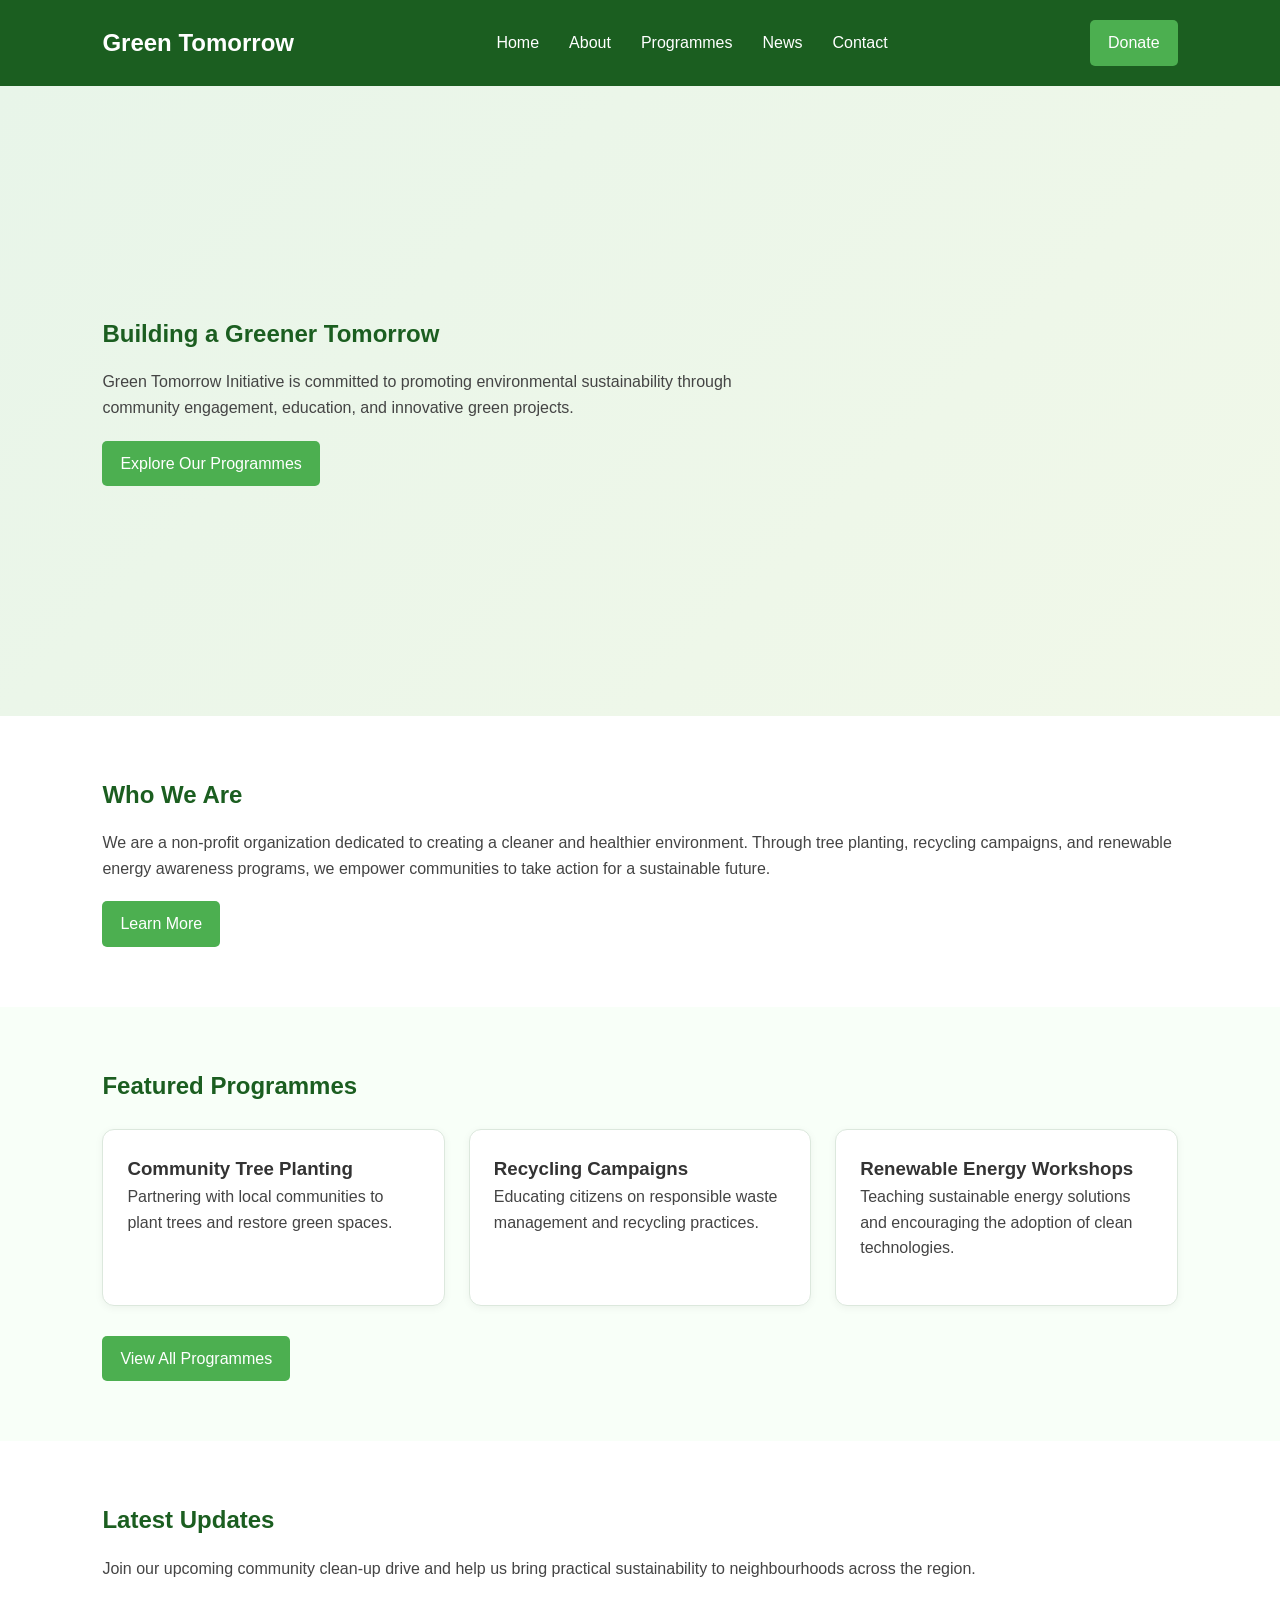
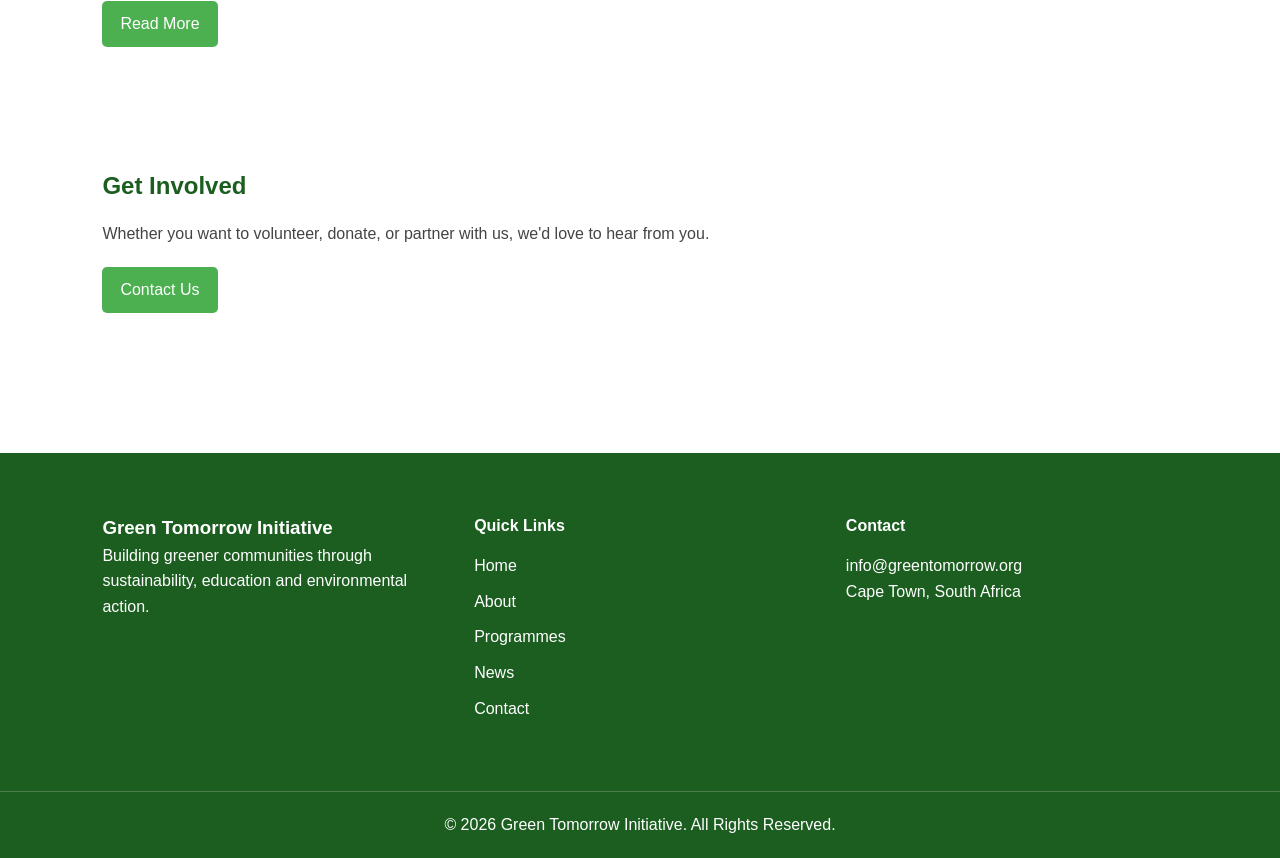
==== index.html @ bf5d2176 "Initial project setup and homepage merge" ====
<!DOCTYPE html>
<html lang="en">

<head>
    <meta charset="UTF-8">
    <meta name="viewport" content="width=device-width, initial-scale=1.0">

    <title>Green Tomorrow Initiative</title>

    <link rel="stylesheet" href="assets/css/style.css">
    <link rel="stylesheet" href="assets/css/responsive.css">

    <script defer src="assets/js/navigation.js"></script>
    <script defer src="assets/js/script.js"></script>
</head>

<body>

    <!-- Navigation -->
    <header>
        <nav class="navbar">

            <a href="#" class="logo">
                Green Tomorrow
            </a>

            <ul class="nav-links">
                <li><a href="#home">Home</a></li>
                <li><a href="about.html">About</a></li>
                <li><a href="programmes.html">Programmes</a></li>
                <li><a href="news.html">News</a></li>
                <li><a href="contact.html">Contact</a></li>
            </ul>

            <a href="#" class="donate-btn">Donate</a>

            <button class="hamburger">
                ☰
            </button>

        </nav>
    </header>

    <main>

        <section id="home" class="hero">
            <div class="hero-content">
                <h2>Building a Greener Tomorrow</h2>
                <p>
                    Green Tomorrow Initiative is committed to promoting
                    environmental sustainability through community engagement,
                    education, and innovative green projects.
                </p>
                <a href="programmes.html" class="btn">Explore Our Programmes</a>
            </div>
        </section>

        <section class="about-preview" id="about">
            <h2>Who We Are</h2>
            <p>
                We are a non-profit organization dedicated to creating a
                cleaner and healthier environment. Through tree planting,
                recycling campaigns, and renewable energy awareness programs,
                we empower communities to take action for a sustainable future.
            </p>

            <a href="about.html" class="btn">Learn More</a>
        </section>

        <section class="featured-projects" id="programmes">
            <h2>Featured Programmes</h2>

            <div class="project-container">

                <div class="project-card">
                    <h3>Community Tree Planting</h3>
                    <p>
                        Partnering with local communities to plant trees and
                        restore green spaces.
                    </p>
                </div>

                <div class="project-card">
                    <h3>Recycling Campaigns</h3>
                    <p>
                        Educating citizens on responsible waste management and
                        recycling practices.
                    </p>
                </div>

                <div class="project-card">
                    <h3>Renewable Energy Workshops</h3>
                    <p>
                        Teaching sustainable energy solutions and encouraging
                        the adoption of clean technologies.
                    </p>
                </div>

            </div>

            <a href="programmes.html" class="btn">View All Programmes</a>
        </section>

        <section class="news-preview" id="news">
            <h2>Latest Updates</h2>
            <p>
                Join our upcoming community clean-up drive and help us bring
                practical sustainability to neighbourhoods across the region.
            </p>
            <a href="news.html" class="btn">Read More</a>
        </section>

        <section class="contact-preview" id="contact">
            <h2>Get Involved</h2>
            <p>
                Whether you want to volunteer, donate, or partner with us,
                we'd love to hear from you.
            </p>

            <a href="contact.html" class="btn">Contact Us</a>
        </section>

    </main>

    <!-- Footer -->

    <footer>

        <div class="footer-container">

            <div class="footer-about">

                <h3>Green Tomorrow Initiative</h3>

                <p>
                    Building greener communities through sustainability,
                    education and environmental action.
                </p>

            </div>

            <div>

                <h4>Quick Links</h4>

                <ul>

                    <li><a href="#">Home</a></li>
                    <li><a href="about.html">About</a></li>
                    <li><a href="programmes.html">Programmes</a></li>
                    <li><a href="news.html">News</a></li>
                    <li><a href="contact.html">Contact</a></li>

                </ul>

            </div>

            <div>

                <h4>Contact</h4>

                <p>info@greentomorrow.org</p>
                <p>Cape Town, South Africa</p>

            </div>

        </div>

        <div class="copyright">

            <p>
                © 2026 Green Tomorrow Initiative. All Rights Reserved.
            </p>

        </div>

    </footer>

</body>

</html>
---- assets/css/style.css ----
/* Main stylesheet *//* ==========================
   Global Styles
========================== */

*{
    margin:0;
    padding:0;
    box-sizing:border-box;
}

body{

    font-family:Arial, Helvetica, sans-serif;
    line-height:1.6;
    background:#ffffff;
    color:#333;

}

a{

    text-decoration:none;

}

ul{

    list-style:none;

}

/* ==========================
   Navigation
========================== */

.navbar{

    display:flex;
    justify-content:space-between;
    align-items:center;

    padding:20px 8%;

    background:#1B5E20;
    color:white;

    position:sticky;
    top:0;

}

.logo{

    color:white;
    font-size:1.5rem;
    font-weight:bold;

}

.nav-links{

    display:flex;
    gap:30px;

}

.nav-links a{

    color:white;
    transition:.3s;

}

.nav-links a:hover{

    color:#C8E6C9;

}

.donate-btn{

    background:#4CAF50;
    color:white;

    padding:10px 18px;

    border-radius:5px;

}

.hamburger{

    display:none;

    background:none;

    border:none;

    color:white;

    font-size:2rem;

    cursor:pointer;

}

.hero{
    padding:80px 8%;
    background:linear-gradient(135deg, #E8F5E9 0%, #F1F8E9 100%);
    min-height:70vh;
    display:flex;
    align-items:center;
}

.hero-content{
    max-width:700px;
}

.hero h2,
.about-preview h2,
.featured-projects h2,
.news-preview h2,
.contact-preview h2{
    margin-bottom:16px;
    color:#1B5E20;
}

.hero p,
.about-preview p,
.featured-projects p,
.news-preview p,
.contact-preview p{
    margin-bottom:20px;
    color:#444;
}

.btn{
    display:inline-block;
    background:#4CAF50;
    color:white;
    padding:10px 18px;
    border-radius:5px;
    transition:.3s;
}

.btn:hover{
    background:#388E3C;
}

.about-preview,
.news-preview,
.contact-preview{
    padding:60px 8%;
}

.featured-projects{
    padding:60px 8%;
    background:#F8FFF8;
}

.project-container{
    display:grid;
    grid-template-columns:repeat(auto-fit, minmax(220px, 1fr));
    gap:24px;
    margin:24px 0 30px;
}

.project-card{
    background:white;
    padding:24px;
    border:1px solid #DCE8DD;
    border-radius:12px;
    box-shadow:0 2px 8px rgba(0,0,0,.05);
}

/* ==========================
   Footer
========================== */

footer{

    background:#1B5E20;
    color:white;

    margin-top:80px;

}

.footer-container{

    display:grid;
    grid-template-columns:repeat(auto-fit,minmax(220px,1fr));

    gap:40px;

    padding:60px 8%;

}

.footer-container h4{

    margin-bottom:15px;

}

.footer-container a{

    color:white;

}

.footer-container li{

    margin:10px 0;

}

.copyright{

    text-align:center;

    padding:20px;

    border-top:1px solid rgba(255,255,255,.2);

}
---- assets/css/responsive.css ----
/* Responsive styles */@media(max-width:768px){

    .nav-links{

        display:none;

        flex-direction:column;

        width:100%;

    }

    .nav-links.active{

        display:flex;

    }

    .hamburger{

        display:block;

    }

    .navbar{

        flex-wrap:wrap;

    }

}
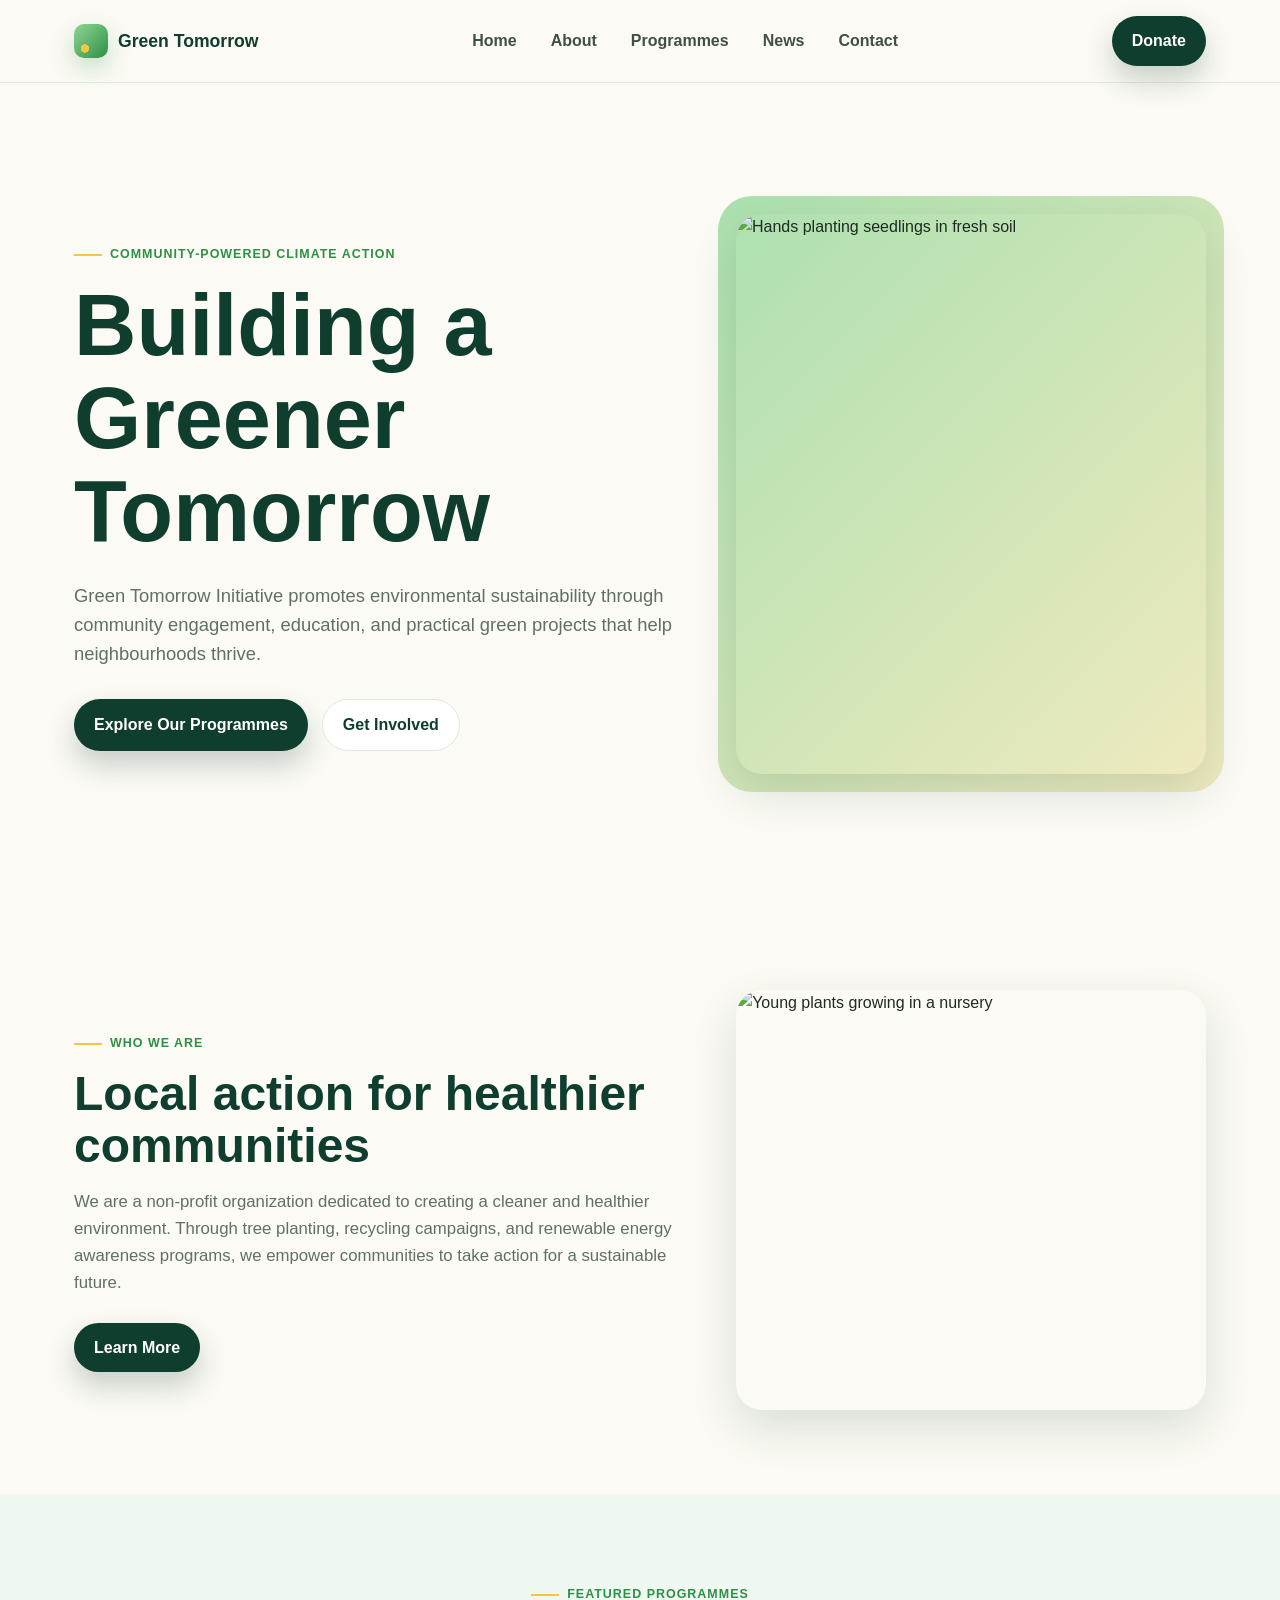
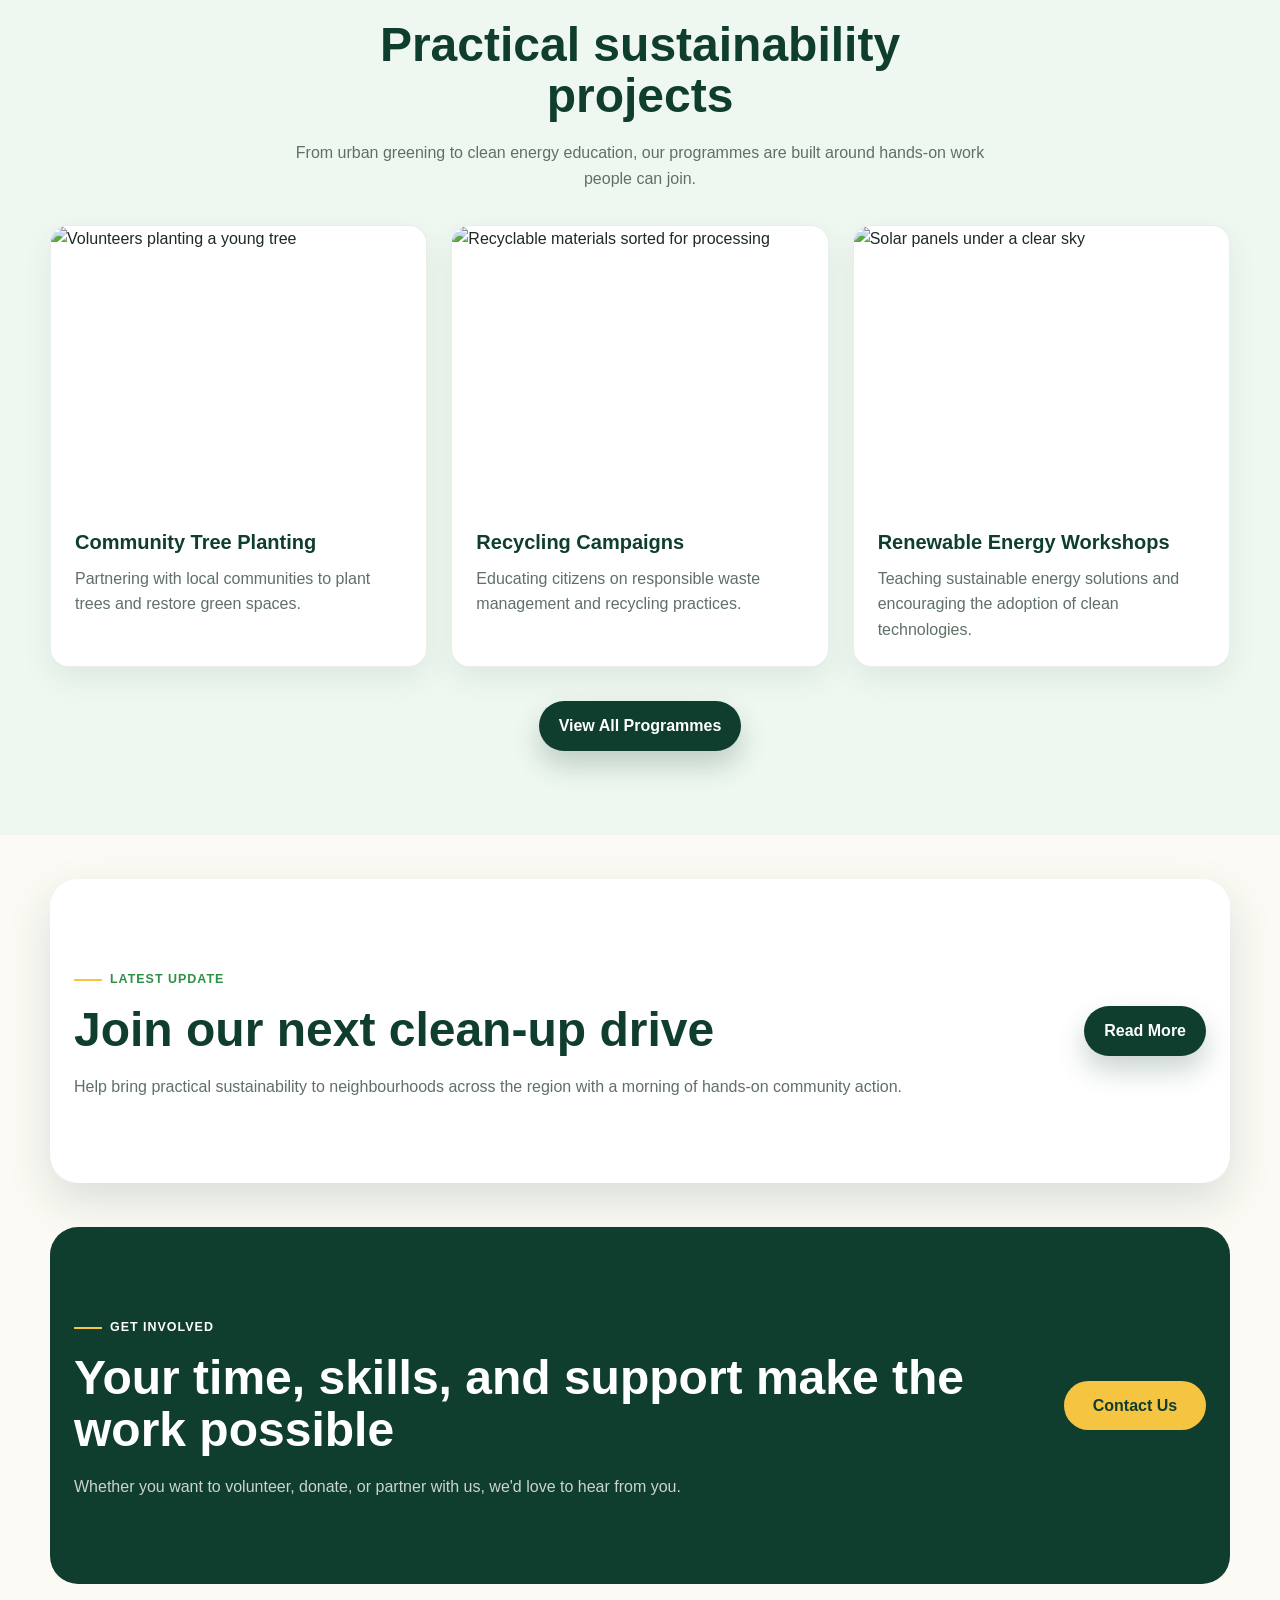
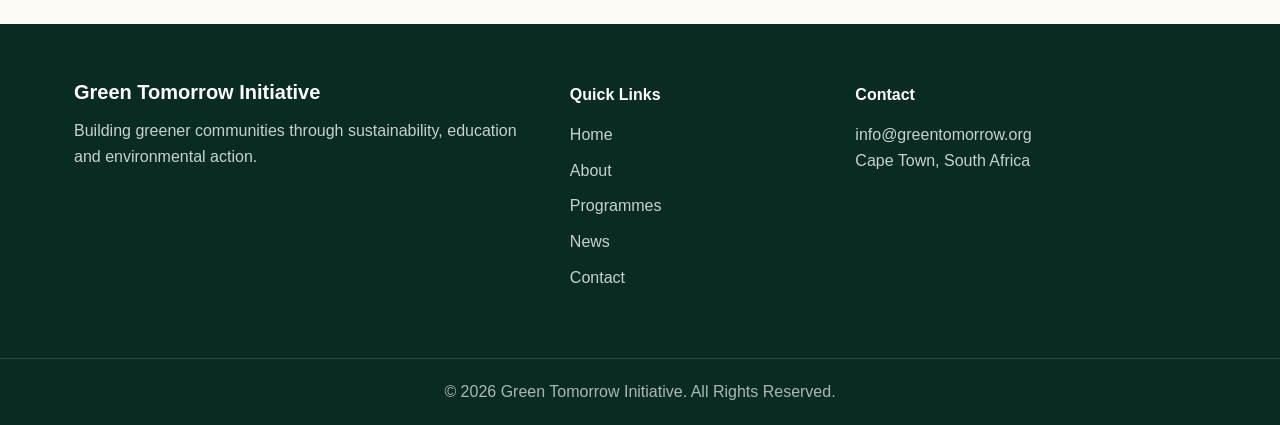
==== commit 79386305: "Merge pull request #3 from The-Lab-Rats-v2/Jodie Initial project setup and resolve merge conflicts p" ====
--- a/index.html
+++ b/index.html
@@ -7,6 +7,7 @@
 
     <title>Green Tomorrow Initiative</title>
 
+    <link rel="icon" type="image/svg+xml" href="assets/favicon.svg">
     <link rel="stylesheet" href="assets/css/style.css">
     <link rel="stylesheet" href="assets/css/responsive.css">
 
@@ -16,11 +17,11 @@
 
 <body>
 
-    <!-- Navigation -->
     <header>
         <nav class="navbar">
 
             <a href="#" class="logo">
+                <span class="logo-mark" aria-hidden="true"></span>
                 Green Tomorrow
             </a>
 
@@ -34,8 +35,8 @@
 
             <a href="#" class="donate-btn">Donate</a>
 
-            <button class="hamburger">
-                ☰
+            <button class="hamburger" aria-label="Toggle navigation">
+                &#9776;
             </button>
 
         </nav>
@@ -45,84 +46,119 @@
 
         <section id="home" class="hero">
             <div class="hero-content">
-                <h2>Building a Greener Tomorrow</h2>
-                <p>
-                    Green Tomorrow Initiative is committed to promoting
-                    environmental sustainability through community engagement,
-                    education, and innovative green projects.
-                </p>
-                <a href="programmes.html" class="btn">Explore Our Programmes</a>
+                <span class="eyebrow">Community-powered climate action</span>
+                <h1>Building a Greener Tomorrow</h1>
+                <p>
+                    Green Tomorrow Initiative promotes environmental sustainability
+                    through community engagement, education, and practical green
+                    projects that help neighbourhoods thrive.
+                </p>
+                <div class="hero-actions">
+                    <a href="programmes.html" class="btn">Explore Our Programmes</a>
+                    <a href="contact.html" class="btn btn-secondary">Get Involved</a>
+                </div>
+            </div>
+
+            <div class="hero-media">
+                <img src="https://images.unsplash.com/photo-1466692476868-aef1dfb1e735?auto=format&fit=crop&w=900&q=80" alt="Hands planting seedlings in fresh soil">
             </div>
         </section>
 
         <section class="about-preview" id="about">
-            <h2>Who We Are</h2>
-            <p>
-                We are a non-profit organization dedicated to creating a
-                cleaner and healthier environment. Through tree planting,
-                recycling campaigns, and renewable energy awareness programs,
-                we empower communities to take action for a sustainable future.
-            </p>
-
-            <a href="about.html" class="btn">Learn More</a>
+            <div class="section-copy">
+                <span class="eyebrow">Who we are</span>
+                <h2>Local action for healthier communities</h2>
+                <p>
+                    We are a non-profit organization dedicated to creating a cleaner
+                    and healthier environment. Through tree planting, recycling
+                    campaigns, and renewable energy awareness programs, we empower
+                    communities to take action for a sustainable future.
+                </p>
+
+                <a href="about.html" class="btn">Learn More</a>
+            </div>
+
+            <img class="section-image" src="https://images.unsplash.com/photo-1492496913980-501348b61469?auto=format&fit=crop&w=760&q=80" alt="Young plants growing in a nursery">
         </section>
 
         <section class="featured-projects" id="programmes">
-            <h2>Featured Programmes</h2>
+            <div class="section-heading">
+                <span class="eyebrow">Featured programmes</span>
+                <h2>Practical sustainability projects</h2>
+                <p>
+                    From urban greening to clean energy education, our programmes
+                    are built around hands-on work people can join.
+                </p>
+            </div>
 
             <div class="project-container">
 
                 <div class="project-card">
-                    <h3>Community Tree Planting</h3>
-                    <p>
-                        Partnering with local communities to plant trees and
-                        restore green spaces.
-                    </p>
+                    <img src="https://images.unsplash.com/photo-1542601906990-b4d3fb778b09?auto=format&fit=crop&w=600&q=80" alt="Volunteers planting a young tree">
+                    <div class="project-card-body">
+                        <h3>Community Tree Planting</h3>
+                        <p>
+                            Partnering with local communities to plant trees and
+                            restore green spaces.
+                        </p>
+                    </div>
                 </div>
 
                 <div class="project-card">
-                    <h3>Recycling Campaigns</h3>
-                    <p>
-                        Educating citizens on responsible waste management and
-                        recycling practices.
-                    </p>
+                    <img src="https://images.unsplash.com/photo-1532996122724-e3c354a0b15b?auto=format&fit=crop&w=600&q=80" alt="Recyclable materials sorted for processing">
+                    <div class="project-card-body">
+                        <h3>Recycling Campaigns</h3>
+                        <p>
+                            Educating citizens on responsible waste management and
+                            recycling practices.
+                        </p>
+                    </div>
                 </div>
 
                 <div class="project-card">
-                    <h3>Renewable Energy Workshops</h3>
-                    <p>
-                        Teaching sustainable energy solutions and encouraging
-                        the adoption of clean technologies.
-                    </p>
-                </div>
-
-            </div>
-
-            <a href="programmes.html" class="btn">View All Programmes</a>
+                    <img src="https://images.unsplash.com/photo-1509391366360-2e959784a276?auto=format&fit=crop&w=600&q=80" alt="Solar panels under a clear sky">
+                    <div class="project-card-body">
+                        <h3>Renewable Energy Workshops</h3>
+                        <p>
+                            Teaching sustainable energy solutions and encouraging
+                            the adoption of clean technologies.
+                        </p>
+                    </div>
+                </div>
+
+            </div>
+
+            <div class="section-cta">
+                <a href="programmes.html" class="btn">View All Programmes</a>
+            </div>
         </section>
 
         <section class="news-preview" id="news">
-            <h2>Latest Updates</h2>
-            <p>
-                Join our upcoming community clean-up drive and help us bring
-                practical sustainability to neighbourhoods across the region.
-            </p>
+            <div>
+                <span class="eyebrow">Latest update</span>
+                <h2>Join our next clean-up drive</h2>
+                <p>
+                    Help bring practical sustainability to neighbourhoods across
+                    the region with a morning of hands-on community action.
+                </p>
+            </div>
             <a href="news.html" class="btn">Read More</a>
         </section>
 
         <section class="contact-preview" id="contact">
-            <h2>Get Involved</h2>
-            <p>
-                Whether you want to volunteer, donate, or partner with us,
-                we'd love to hear from you.
-            </p>
+            <div>
+                <span class="eyebrow">Get involved</span>
+                <h2>Your time, skills, and support make the work possible</h2>
+                <p>
+                    Whether you want to volunteer, donate, or partner with us,
+                    we'd love to hear from you.
+                </p>
+            </div>
 
             <a href="contact.html" class="btn">Contact Us</a>
         </section>
 
     </main>
-
-    <!-- Footer -->
 
     <footer>
 
@@ -169,7 +205,7 @@
         <div class="copyright">
 
             <p>
-                © 2026 Green Tomorrow Initiative. All Rights Reserved.
+                &copy; 2026 Green Tomorrow Initiative. All Rights Reserved.
             </p>
 
         </div>
@@ -178,4 +214,4 @@
 
 </body>
 
-</html>+</html>
--- a/assets/css/style.css
+++ b/assets/css/style.css
@@ -1,226 +1,445 @@
-/* Main stylesheet *//* ==========================
+/* ==========================
    Global Styles
 ========================== */
 
-*{
-    margin:0;
-    padding:0;
-    box-sizing:border-box;
-}
-
-body{
-
-    font-family:Arial, Helvetica, sans-serif;
-    line-height:1.6;
-    background:#ffffff;
-    color:#333;
-
-}
-
-a{
-
-    text-decoration:none;
-
-}
-
-ul{
-
-    list-style:none;
-
+:root {
+    --forest: #0f3d2e;
+    --leaf: #2f8f46;
+    --leaf-light: #8fd694;
+    --mint: #eff8f0;
+    --cream: #fbfaf4;
+    --gold: #f5c542;
+    --ink: #1f2a24;
+    --muted: #607066;
+    --line: #dce9df;
+    --shadow: 0 18px 45px rgba(15, 61, 46, .14);
+}
+
+* {
+    margin: 0;
+    padding: 0;
+    box-sizing: border-box;
+}
+
+html {
+    scroll-behavior: smooth;
+}
+
+body {
+    font-family: Inter, "Segoe UI", Arial, Helvetica, sans-serif;
+    line-height: 1.6;
+    background: var(--cream);
+    color: var(--ink);
+}
+
+img {
+    display: block;
+    max-width: 100%;
+}
+
+a {
+    color: inherit;
+    text-decoration: none;
+}
+
+ul {
+    list-style: none;
 }
 
 /* ==========================
    Navigation
 ========================== */
 
-.navbar{
-
-    display:flex;
-    justify-content:space-between;
-    align-items:center;
-
-    padding:20px 8%;
-
-    background:#1B5E20;
-    color:white;
-
-    position:sticky;
-    top:0;
-
-}
-
-.logo{
-
-    color:white;
-    font-size:1.5rem;
-    font-weight:bold;
-
-}
-
-.nav-links{
-
-    display:flex;
-    gap:30px;
-
-}
-
-.nav-links a{
-
-    color:white;
-    transition:.3s;
-
-}
-
-.nav-links a:hover{
-
-    color:#C8E6C9;
-
-}
-
-.donate-btn{
-
-    background:#4CAF50;
-    color:white;
-
-    padding:10px 18px;
-
-    border-radius:5px;
-
-}
-
-.hamburger{
-
-    display:none;
-
-    background:none;
-
-    border:none;
-
-    color:white;
-
-    font-size:2rem;
-
-    cursor:pointer;
-
-}
-
-.hero{
-    padding:80px 8%;
-    background:linear-gradient(135deg, #E8F5E9 0%, #F1F8E9 100%);
-    min-height:70vh;
-    display:flex;
-    align-items:center;
-}
-
-.hero-content{
-    max-width:700px;
-}
-
-.hero h2,
-.about-preview h2,
-.featured-projects h2,
-.news-preview h2,
-.contact-preview h2{
-    margin-bottom:16px;
-    color:#1B5E20;
+header {
+    position: sticky;
+    top: 0;
+    z-index: 20;
+    background: rgba(251, 250, 244, .88);
+    border-bottom: 1px solid rgba(15, 61, 46, .1);
+    backdrop-filter: blur(16px);
+}
+
+.navbar {
+    display: flex;
+    justify-content: space-between;
+    align-items: center;
+    gap: 22px;
+    max-width: 1180px;
+    margin: 0 auto;
+    padding: 16px 24px;
+}
+
+.logo {
+    display: inline-flex;
+    align-items: center;
+    gap: 10px;
+    color: var(--forest);
+    font-size: 1.1rem;
+    font-weight: 800;
+    letter-spacing: 0;
+    white-space: nowrap;
+}
+
+.logo-mark {
+    width: 34px;
+    height: 34px;
+    border-radius: 10px;
+    background:
+        radial-gradient(circle at 32% 72%, var(--gold) 0 12%, transparent 13%),
+        linear-gradient(135deg, var(--leaf-light), var(--leaf));
+    box-shadow: 0 10px 22px rgba(47, 143, 70, .25);
+}
+
+.nav-links {
+    display: flex;
+    align-items: center;
+    gap: 8px;
+}
+
+.nav-links a {
+    display: inline-flex;
+    align-items: center;
+    min-height: 40px;
+    padding: 8px 13px;
+    border-radius: 999px;
+    color: #405047;
+    font-weight: 650;
+    transition: background .2s ease, color .2s ease;
+}
+
+.nav-links a:hover {
+    background: var(--mint);
+    color: var(--forest);
+}
+
+.donate-btn,
+.btn {
+    display: inline-flex;
+    align-items: center;
+    justify-content: center;
+    min-height: 46px;
+    padding: 12px 20px;
+    border-radius: 999px;
+    background: var(--forest);
+    color: #fff;
+    font-weight: 800;
+    box-shadow: 0 14px 28px rgba(15, 61, 46, .22);
+    transition: transform .2s ease, box-shadow .2s ease, background .2s ease;
+}
+
+.donate-btn:hover,
+.btn:hover {
+    background: #14533e;
+    box-shadow: 0 18px 34px rgba(15, 61, 46, .28);
+    transform: translateY(-2px);
+}
+
+.btn-secondary {
+    background: #fff;
+    color: var(--forest);
+    border: 1px solid var(--line);
+    box-shadow: none;
+}
+
+.btn-secondary:hover {
+    background: var(--mint);
+    color: var(--forest);
+}
+
+.hamburger {
+    display: none;
+    width: 44px;
+    height: 44px;
+    border: 1px solid var(--line);
+    border-radius: 50%;
+    background: #fff;
+    color: var(--forest);
+    font-size: 1.4rem;
+    cursor: pointer;
+}
+
+/* ==========================
+   Main Sections
+========================== */
+
+.hero,
+.about-preview,
+.featured-projects,
+.news-preview,
+.contact-preview {
+    max-width: 1180px;
+    margin: 0 auto;
+    padding: 84px 24px;
+}
+
+.hero {
+    display: grid;
+    grid-template-columns: minmax(0, 1fr) minmax(320px, 470px);
+    align-items: center;
+    gap: 56px;
+    min-height: calc(100vh - 77px);
+}
+
+.hero-content {
+    max-width: 650px;
+}
+
+.eyebrow {
+    display: inline-flex;
+    align-items: center;
+    gap: 8px;
+    margin-bottom: 14px;
+    color: var(--leaf);
+    font-size: .78rem;
+    font-weight: 900;
+    letter-spacing: .08em;
+    text-transform: uppercase;
+}
+
+.eyebrow::before {
+    content: "";
+    width: 28px;
+    height: 2px;
+    background: var(--gold);
+}
+
+h1,
+h2,
+h3 {
+    color: var(--forest);
+    line-height: 1.08;
+    letter-spacing: 0;
+}
+
+h1 {
+    max-width: 720px;
+    margin-bottom: 22px;
+    font-size: 5.4rem;
+}
+
+h2 {
+    margin-bottom: 18px;
+    font-size: 3rem;
+}
+
+h3 {
+    margin-bottom: 12px;
+    font-size: 1.25rem;
 }
 
 .hero p,
-.about-preview p,
-.featured-projects p,
+.section-copy p,
+.section-heading p,
 .news-preview p,
-.contact-preview p{
-    margin-bottom:20px;
-    color:#444;
-}
-
-.btn{
-    display:inline-block;
-    background:#4CAF50;
-    color:white;
-    padding:10px 18px;
-    border-radius:5px;
-    transition:.3s;
-}
-
-.btn:hover{
-    background:#388E3C;
-}
-
-.about-preview,
+.contact-preview p,
+.footer-container p {
+    color: var(--muted);
+}
+
+.hero p {
+    max-width: 600px;
+    margin-bottom: 30px;
+    font-size: 1.15rem;
+}
+
+.hero-actions {
+    display: flex;
+    flex-wrap: wrap;
+    gap: 14px;
+}
+
+.hero-media {
+    position: relative;
+}
+
+.hero-media::before {
+    content: "";
+    position: absolute;
+    inset: -18px;
+    z-index: -1;
+    border-radius: 34px;
+    background:
+        linear-gradient(135deg, rgba(143, 214, 148, .7), rgba(245, 197, 66, .28)),
+        var(--mint);
+}
+
+.hero-media img,
+.section-image {
+    width: 100%;
+    height: 560px;
+    object-fit: cover;
+    border-radius: 26px;
+    box-shadow: var(--shadow);
+}
+
+.about-preview {
+    display: grid;
+    grid-template-columns: minmax(0, .9fr) minmax(280px, .7fr);
+    align-items: center;
+    gap: 58px;
+}
+
+.section-copy {
+    max-width: 650px;
+}
+
+.section-copy p {
+    margin-bottom: 26px;
+    font-size: 1.05rem;
+}
+
+.section-image {
+    height: 420px;
+}
+
+.featured-projects {
+    max-width: none;
+    background: var(--mint);
+}
+
+.featured-projects > * {
+    max-width: 1180px;
+    margin-left: auto;
+    margin-right: auto;
+}
+
+.section-heading {
+    max-width: 720px;
+    text-align: center;
+}
+
+.section-heading .eyebrow {
+    justify-content: center;
+}
+
+.project-container {
+    display: grid;
+    grid-template-columns: repeat(3, minmax(0, 1fr));
+    gap: 24px;
+    margin-top: 34px;
+    margin-bottom: 34px;
+}
+
+.section-cta {
+    display: flex;
+    justify-content: center;
+}
+
+.project-card {
+    overflow: hidden;
+    border: 1px solid rgba(15, 61, 46, .09);
+    border-radius: 18px;
+    background: #fff;
+    box-shadow: 0 12px 30px rgba(15, 61, 46, .08);
+    transition: transform .2s ease, box-shadow .2s ease;
+}
+
+.project-card:hover {
+    transform: translateY(-6px);
+    box-shadow: 0 20px 44px rgba(15, 61, 46, .14);
+}
+
+.project-card img {
+    width: 100%;
+    aspect-ratio: 4 / 3;
+    object-fit: cover;
+}
+
+.project-card-body {
+    padding: 24px;
+}
+
+.project-card p {
+    color: var(--muted);
+}
+
 .news-preview,
-.contact-preview{
-    padding:60px 8%;
-}
-
-.featured-projects{
-    padding:60px 8%;
-    background:#F8FFF8;
-}
-
-.project-container{
-    display:grid;
-    grid-template-columns:repeat(auto-fit, minmax(220px, 1fr));
-    gap:24px;
-    margin:24px 0 30px;
-}
-
-.project-card{
-    background:white;
-    padding:24px;
-    border:1px solid #DCE8DD;
-    border-radius:12px;
-    box-shadow:0 2px 8px rgba(0,0,0,.05);
+.contact-preview {
+    display: flex;
+    justify-content: space-between;
+    align-items: center;
+    gap: 28px;
+    margin-top: 44px;
+    border-radius: 28px;
+}
+
+.news-preview {
+    background: #fff;
+    box-shadow: var(--shadow);
+}
+
+.contact-preview {
+    margin-bottom: 40px;
+    background: var(--forest);
+    color: #fff;
+}
+
+.contact-preview h2,
+.contact-preview .eyebrow {
+    color: #fff;
+}
+
+.contact-preview p {
+    color: rgba(255, 255, 255, .78);
+}
+
+.contact-preview .btn {
+    flex: 0 0 auto;
+    min-width: 142px;
+    white-space: nowrap;
+    background: var(--gold);
+    color: var(--forest);
+    box-shadow: none;
+}
+
+.page-shell {
+    display: grid;
+    min-height: 100vh;
+    place-items: center;
+    padding: 48px 24px;
+    text-align: center;
 }
 
 /* ==========================
    Footer
 ========================== */
 
-footer{
-
-    background:#1B5E20;
-    color:white;
-
-    margin-top:80px;
-
-}
-
-.footer-container{
-
-    display:grid;
-    grid-template-columns:repeat(auto-fit,minmax(220px,1fr));
-
-    gap:40px;
-
-    padding:60px 8%;
-
-}
-
-.footer-container h4{
-
-    margin-bottom:15px;
-
-}
-
-.footer-container a{
-
-    color:white;
-
-}
-
-.footer-container li{
-
-    margin:10px 0;
-
-}
-
-.copyright{
-
-    text-align:center;
-
-    padding:20px;
-
-    border-top:1px solid rgba(255,255,255,.2);
-
-}+footer {
+    background: #092c22;
+    color: #fff;
+}
+
+.footer-container {
+    display: grid;
+    grid-template-columns: 1.3fr .7fr 1fr;
+    gap: 40px;
+    max-width: 1180px;
+    margin: 0 auto;
+    padding: 58px 24px;
+}
+
+.footer-container h3,
+.footer-container h4 {
+    margin-bottom: 15px;
+    color: #fff;
+}
+
+.footer-container p,
+.footer-container a {
+    color: rgba(255, 255, 255, .78);
+}
+
+.footer-container a:hover {
+    color: #fff;
+}
+
+.footer-container li {
+    margin: 10px 0;
+}
+
+.copyright {
+    text-align: center;
+    padding: 20px 24px;
+    color: rgba(255, 255, 255, .66);
+    border-top: 1px solid rgba(255, 255, 255, .12);
+}
--- a/assets/css/responsive.css
+++ b/assets/css/responsive.css
@@ -1,31 +1,142 @@
-/* Responsive styles */@media(max-width:768px){
+/* Responsive styles */
 
-    .nav-links{
-
-        display:none;
-
-        flex-direction:column;
-
-        width:100%;
-
+@media (max-width: 980px) {
+    h1 {
+        font-size: 4rem;
     }
 
-    .nav-links.active{
-
-        display:flex;
-
+    h2 {
+        font-size: 2.5rem;
     }
 
-    .hamburger{
-
-        display:block;
-
+    .hero,
+    .about-preview {
+        grid-template-columns: 1fr;
     }
 
-    .navbar{
-
-        flex-wrap:wrap;
-
+    .hero {
+        gap: 42px;
+        min-height: auto;
     }
 
-}+    .hero-media {
+        order: -1;
+    }
+
+    .hero-media img,
+    .section-image {
+        height: 380px;
+    }
+
+    .project-container {
+        grid-template-columns: repeat(2, minmax(0, 1fr));
+    }
+
+    .footer-container {
+        grid-template-columns: repeat(2, minmax(0, 1fr));
+    }
+}
+
+@media (max-width: 768px) {
+    .navbar {
+        flex-wrap: wrap;
+        padding: 14px 18px;
+    }
+
+    .nav-links {
+        display: none;
+        order: 4;
+        flex-direction: column;
+        align-items: stretch;
+        width: 100%;
+        padding: 12px;
+        background: #fff;
+        border: 1px solid var(--line);
+        border-radius: 18px;
+        box-shadow: 0 18px 38px rgba(15, 61, 46, .12);
+    }
+
+    .nav-links.active {
+        display: flex;
+    }
+
+    .nav-links a {
+        justify-content: center;
+    }
+
+    .donate-btn {
+        margin-left: auto;
+        min-height: 42px;
+        padding: 10px 15px;
+    }
+
+    .hamburger {
+        display: inline-flex;
+        align-items: center;
+        justify-content: center;
+    }
+
+    .hero,
+    .about-preview,
+    .featured-projects,
+    .news-preview,
+    .contact-preview {
+        padding: 58px 18px;
+    }
+
+    .hero-actions,
+    .news-preview,
+    .contact-preview {
+        align-items: stretch;
+        flex-direction: column;
+    }
+
+    .btn,
+    .donate-btn {
+        width: fit-content;
+    }
+
+    .hero-actions .btn,
+    .news-preview .btn,
+    .contact-preview .btn {
+        width: 100%;
+    }
+
+    .project-container,
+    .footer-container {
+        grid-template-columns: 1fr;
+    }
+}
+
+@media (max-width: 520px) {
+    h1 {
+        font-size: 2.8rem;
+    }
+
+    h2 {
+        font-size: 2rem;
+    }
+
+    .logo {
+        font-size: 1rem;
+    }
+
+    .donate-btn {
+        display: none;
+    }
+
+    .hero-media img,
+    .section-image {
+        height: 300px;
+        border-radius: 20px;
+    }
+
+    .hero-media::before {
+        inset: -10px;
+        border-radius: 24px;
+    }
+
+    .project-card {
+        border-radius: 16px;
+    }
+}
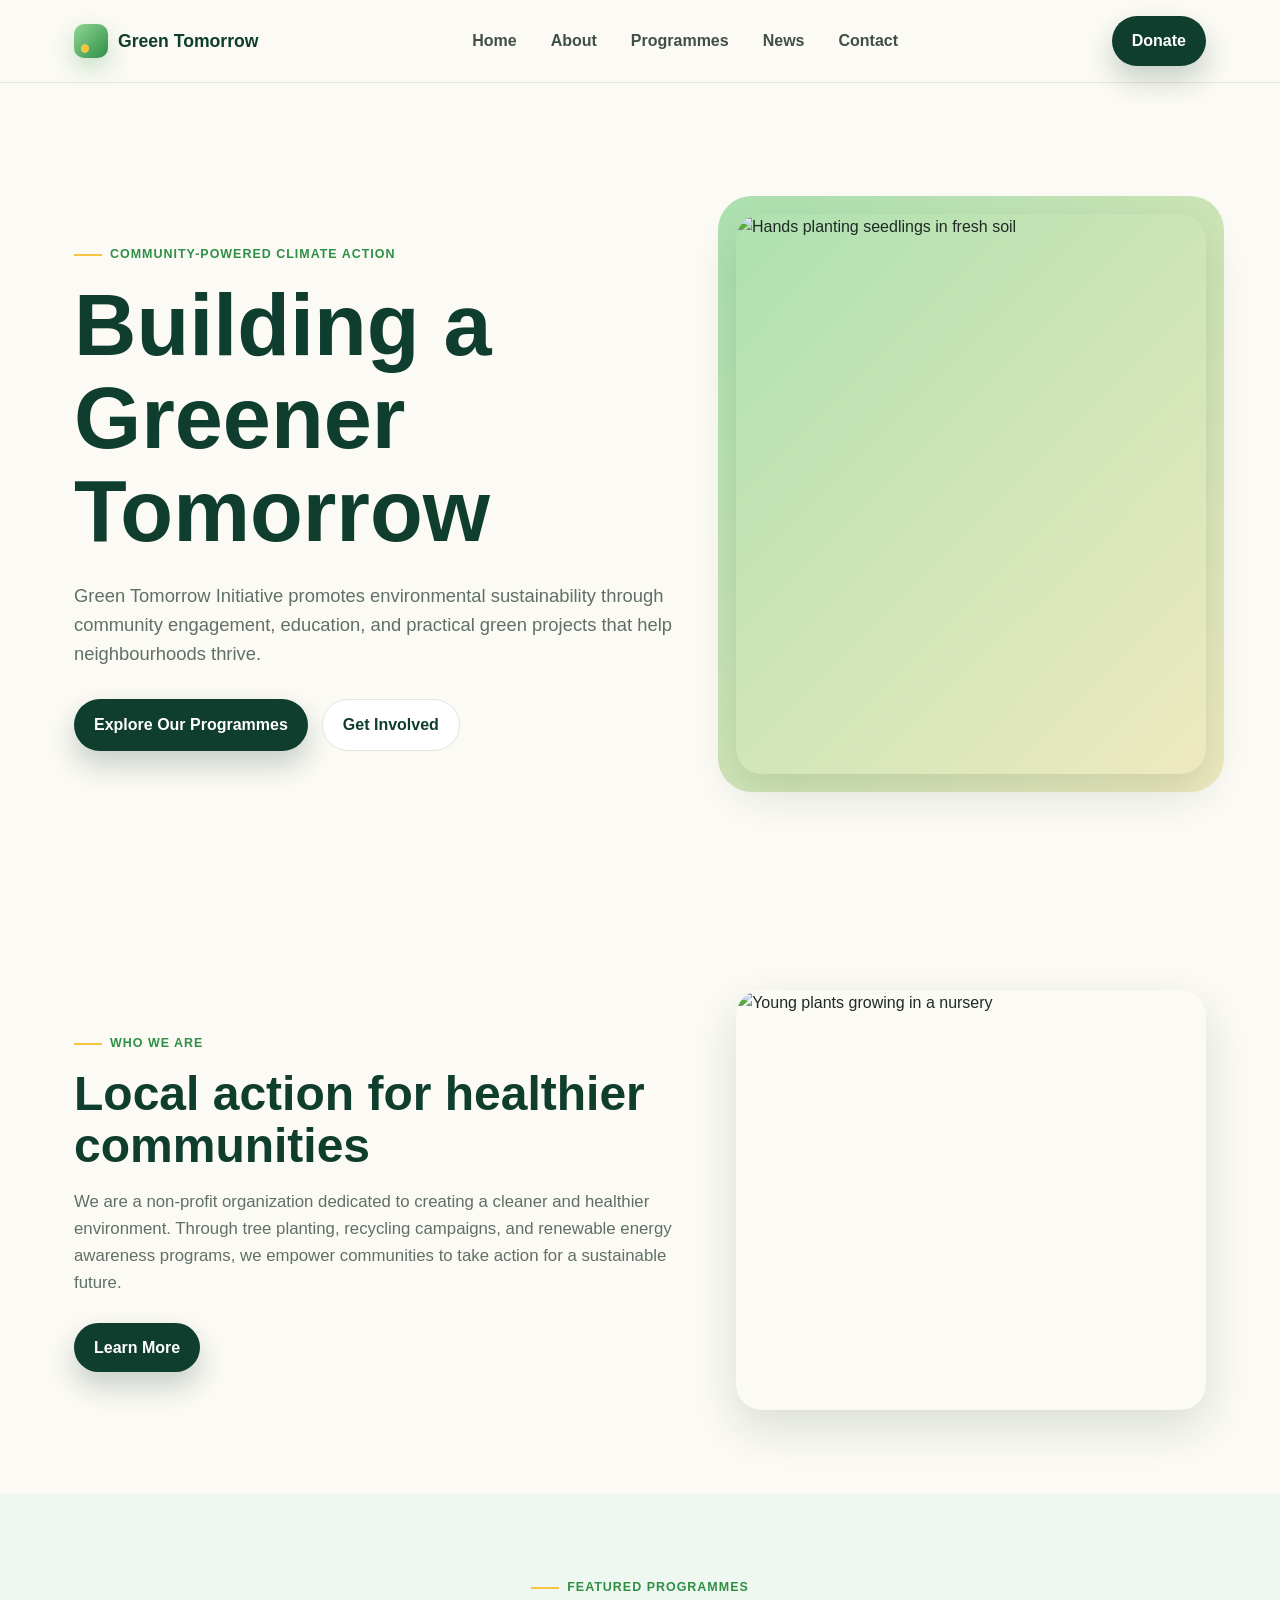
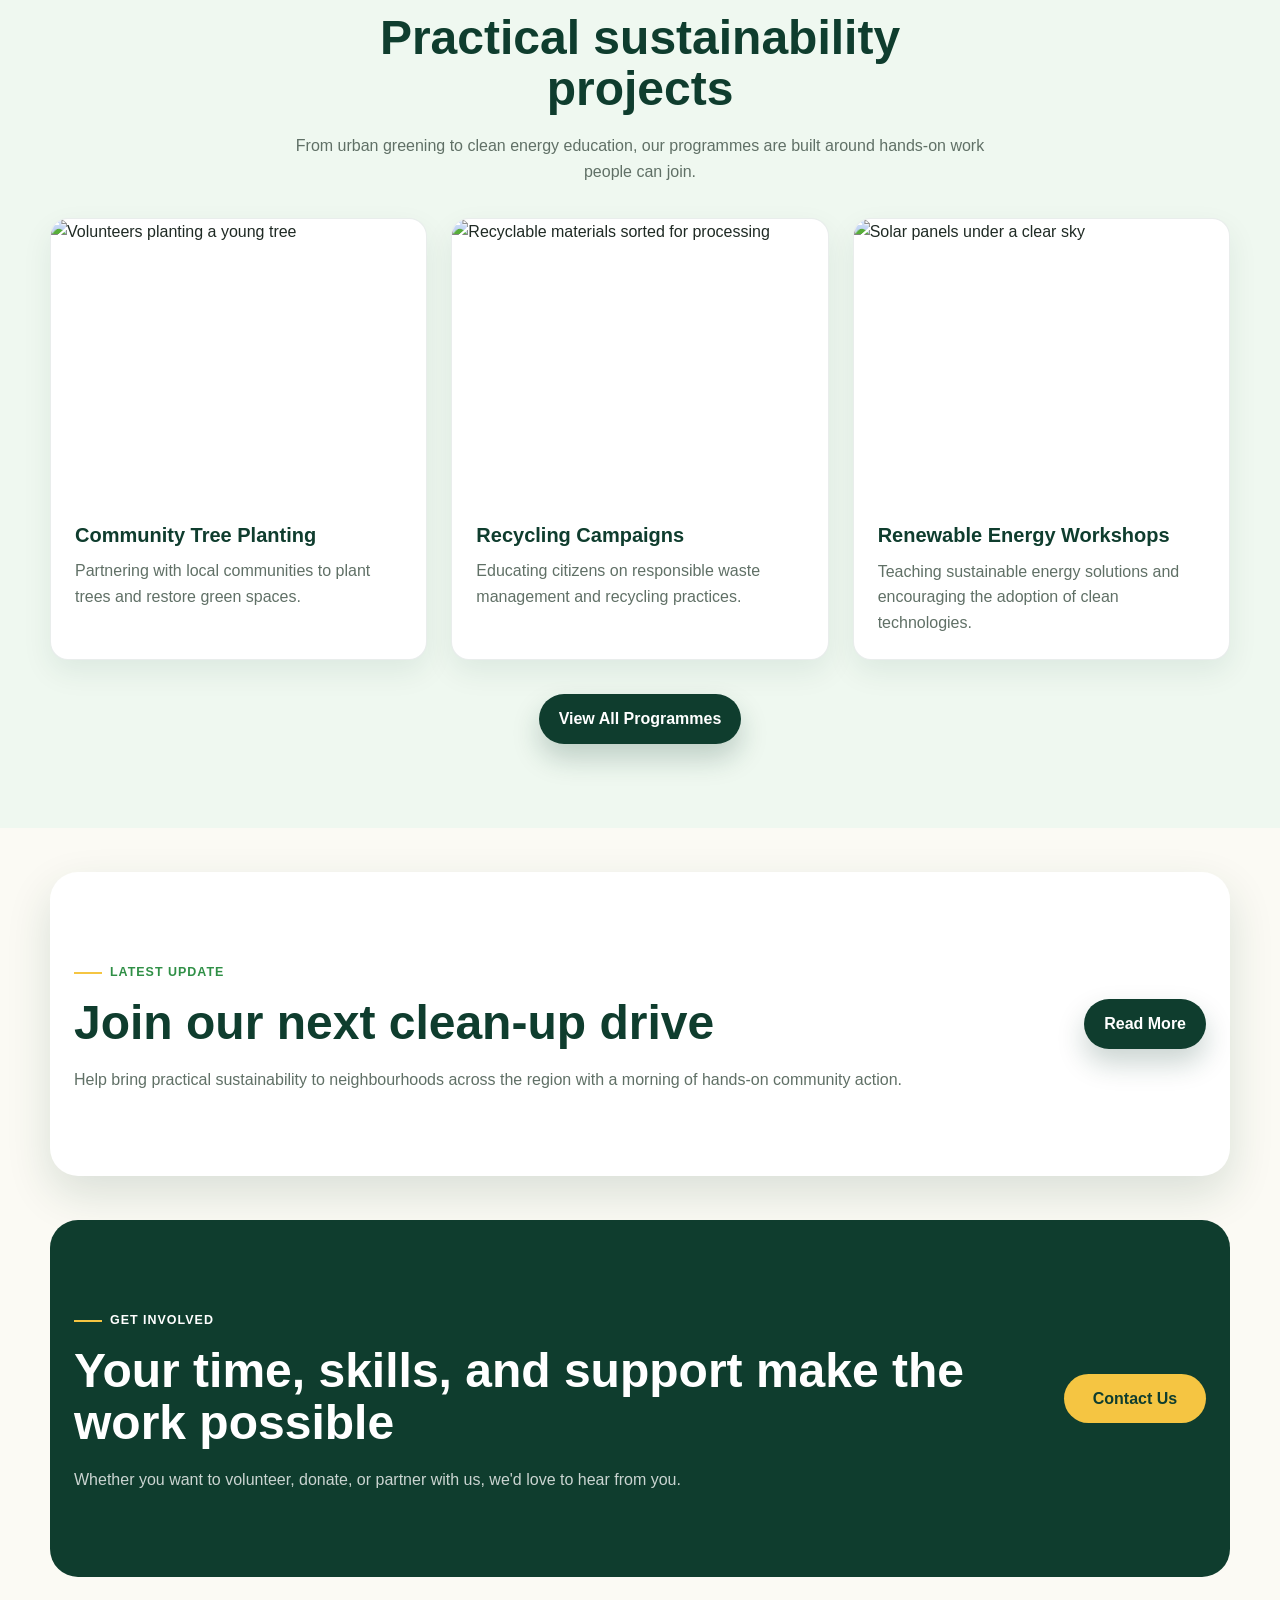
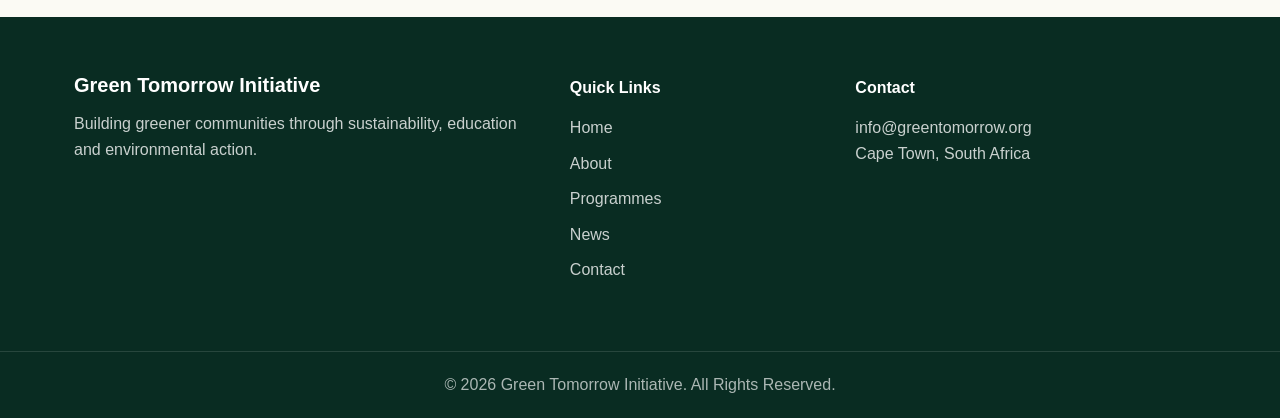
==== commit c8c6410a: "Fix programmes page heading alignment and update styles" ====
--- a/index.html
+++ b/index.html
@@ -20,20 +20,20 @@
     <header>
         <nav class="navbar">
 
-            <a href="#" class="logo">
+            <a href="index.html" class="logo">
                 <span class="logo-mark" aria-hidden="true"></span>
                 Green Tomorrow
             </a>
 
             <ul class="nav-links">
-                <li><a href="#home">Home</a></li>
+                <li><a href="index.html">Home</a></li>
                 <li><a href="about.html">About</a></li>
                 <li><a href="programmes.html">Programmes</a></li>
                 <li><a href="news.html">News</a></li>
                 <li><a href="contact.html">Contact</a></li>
             </ul>
 
-            <a href="#" class="donate-btn">Donate</a>
+            <a href="contact.html" class="donate-btn">Donate</a>
 
             <button class="hamburger" aria-label="Toggle navigation">
                 &#9776;
@@ -181,7 +181,7 @@
 
                 <ul>
 
-                    <li><a href="#">Home</a></li>
+                    <li><a href="index.html">Home</a></li>
                     <li><a href="about.html">About</a></li>
                     <li><a href="programmes.html">Programmes</a></li>
                     <li><a href="news.html">News</a></li>
--- a/assets/css/style.css
+++ b/assets/css/style.css
@@ -112,6 +112,11 @@
     color: var(--forest);
 }
 
+.nav-links a.active {
+    background: var(--forest);
+    color: #fff;
+}
+
 .donate-btn,
 .btn {
     display: inline-flex;
@@ -292,6 +297,133 @@
     height: 420px;
 }
 
+/* ---------- Page hero banner (photo + overlay) ---------- */
+.page-hero {
+    position: relative;
+    min-height: 60vh;
+    display: flex;
+    align-items: center;
+    justify-content: center;
+    text-align: center;
+    overflow: hidden;
+}
+.page-hero-bg {
+    position: absolute;
+    inset: 0;
+    width: 100%;
+    height: 100%;
+    object-fit: cover;
+    z-index: -2;
+}
+.page-hero-overlay {
+    position: absolute;
+    inset: 0;
+    z-index: -1;
+    background: linear-gradient(180deg, rgba(9,44,34,0.35), rgba(9,44,34,0.65));
+}
+.page-hero-content {
+    max-width: 720px;
+    padding: 40px 24px;
+    color: #fff;
+}
+.page-hero-eyebrow {
+    display: inline-block;
+    font-size: 0.78rem;
+    font-weight: 900;
+    letter-spacing: 0.08em;
+    text-transform: uppercase;
+    color: var(--leaf-light);
+    border: 1px solid rgba(143, 214, 148, 0.5);
+    border-radius: 999px;
+    padding: 6px 16px;
+    margin-bottom: 18px;
+}
+.page-hero-content h1 {
+    color: #fff;
+    font-size: clamp(2.2rem, 5vw, 3.6rem);
+    margin-bottom: 14px;
+}
+.page-hero-content p {
+    color: rgba(255,255,255,0.9);
+}
+
+/* ---------- About: photo badge ---------- */
+.about-media {
+    position: relative;
+}
+.about-badge {
+    position: absolute;
+    right: -1rem;
+    bottom: 1.4rem;
+    background: var(--leaf);
+    color: #fff;
+    border-radius: 12px;
+    padding: 0.9rem 1.2rem;
+    box-shadow: var(--shadow);
+    text-align: center;
+    line-height: 1.1;
+}
+.about-badge-num {
+    display: block;
+    font-weight: 800;
+    font-size: 1.8rem;
+}
+.about-badge-label {
+    display: block;
+    font-size: 0.78rem;
+    opacity: 0.92;
+}
+
+/* ---------- About: bullet points ---------- */
+.about-list{
+    grid-column: 1;
+    width: 100%;
+    align-self: start;
+}
+.about-list li {
+    display: flex;
+    align-items: center;
+    gap: 0.6rem;
+    font-weight: 650;
+    color: var(--forest);
+}
+.about-list .dot {
+    width: 9px;
+    height: 9px;
+    border-radius: 50%;
+    background: var(--leaf);
+    box-shadow: 0 0 0 4px rgba(47, 143, 70, 0.18);
+    flex: 0 0 auto;
+}
+
+/* ---------- Mission & Vision: aligned cards, own row (not affecting Programmes' project-container) ---------- */
+.mv-row {
+    display: grid;
+    grid-template-columns: repeat(2, minmax(0, 1fr));
+    gap: 24px;
+    max-width: 900px;
+    margin: 34px auto;
+}
+.mv-card {
+    display: flex;
+    flex-direction: column;
+}
+.mv-icon {
+    width: 56px;
+    height: 56px;
+    border-radius: 14px;
+    display: flex;
+    align-items: center;
+    justify-content: center;
+    color: var(--leaf);
+    background: var(--mint);
+    margin-bottom: 1.2rem;
+}
+.mv-icon-vision {
+    color: #b45309;
+    background: #fef3c7;
+}
+
 .featured-projects {
     max-width: none;
     background: var(--mint);
@@ -305,7 +437,11 @@
 
 .section-heading {
     max-width: 720px;
+    margin: 0 auto;
     text-align: center;
+    display: flex;
+    flex-direction: column;
+    align-items: center;
 }
 
 .section-heading .eyebrow {
@@ -353,6 +489,63 @@
     color: var(--muted);
 }
 
+.programmes-page,
+.programme-process {
+    max-width: 1180px;
+    margin: 0 auto;
+    padding: 84px 24px;
+}
+
+.programmes-page {
+    background: var(--cream);
+}
+
+.programme-tag {
+    display: inline-flex;
+    margin-bottom: 14px;
+    color: var(--leaf);
+    font-size: .72rem;
+    font-weight: 900;
+    letter-spacing: .08em;
+    text-transform: uppercase;
+}
+
+.programme-process {
+    padding-top: 20px;
+}
+
+.process-grid {
+    display: grid;
+    grid-template-columns: repeat(3, minmax(0, 1fr));
+    gap: 24px;
+    margin-top: 34px;
+}
+
+.process-step {
+    padding: 28px;
+    border: 1px solid rgba(15, 61, 46, .09);
+    border-radius: 18px;
+    background: #fff;
+    box-shadow: 0 12px 30px rgba(15, 61, 46, .08);
+}
+
+.process-step span {
+    display: inline-flex;
+    margin-bottom: 18px;
+    color: var(--gold);
+    font-size: 2rem;
+    font-weight: 900;
+    line-height: 1;
+}
+
+.process-step p {
+    color: var(--muted);
+}
+
+.programmes-cta {
+    margin-top: 0;
+}
+
 .news-preview,
 .contact-preview {
     display: flex;
@@ -392,6 +585,70 @@
     box-shadow: none;
 }
 
+.news-page {
+    max-width: 1180px;
+    margin: 0 auto;
+    padding: 84px 24px;
+}
+
+.news-grid {
+    display: grid;
+    grid-template-columns: repeat(3, minmax(0, 1fr));
+    gap: 24px;
+    margin-top: 34px;
+}
+
+.news-card {
+    overflow: hidden;
+    border: 1px solid rgba(15, 61, 46, .09);
+    border-radius: 18px;
+    background: #fff;
+    box-shadow: 0 12px 30px rgba(15, 61, 46, .08);
+}
+
+.news-card-featured {
+    grid-column: span 3;
+    display: grid;
+    grid-template-columns: minmax(0, .95fr) minmax(0, 1.05fr);
+    align-items: stretch;
+}
+
+.news-card img {
+    width: 100%;
+    height: 100%;
+    min-height: 320px;
+    object-fit: cover;
+}
+
+.news-card-body {
+    padding: 28px;
+}
+
+.news-date {
+    display: inline-flex;
+    margin-bottom: 14px;
+    color: var(--leaf);
+    font-size: .78rem;
+    font-weight: 900;
+    letter-spacing: .08em;
+    text-transform: uppercase;
+}
+
+.news-card p {
+    color: var(--muted);
+}
+
+.text-link {
+    display: inline-flex;
+    margin-top: 20px;
+    color: var(--forest);
+    font-weight: 900;
+}
+
+.text-link:hover {
+    color: var(--leaf);
+}
+
 .page-shell {
     display: grid;
     min-height: 100vh;
--- a/assets/css/responsive.css
+++ b/assets/css/responsive.css
@@ -30,6 +30,19 @@
 
     .project-container {
         grid-template-columns: repeat(2, minmax(0, 1fr));
+    }
+
+    .news-grid {
+        grid-template-columns: repeat(2, minmax(0, 1fr));
+    }
+
+    .process-grid {
+        grid-template-columns: repeat(2, minmax(0, 1fr));
+    }
+
+    .news-card-featured {
+        grid-column: span 2;
+        grid-template-columns: 1fr;
     }
 
     .footer-container {
@@ -102,9 +115,21 @@
         width: 100%;
     }
 
+    .programmes-page,
+    .programme-process,
+    .news-page {
+        padding: 58px 18px;
+    }
+
     .project-container,
+    .news-grid,
+    .process-grid,
     .footer-container {
         grid-template-columns: 1fr;
+    }
+
+    .news-card-featured {
+        grid-column: span 1;
     }
 }
 
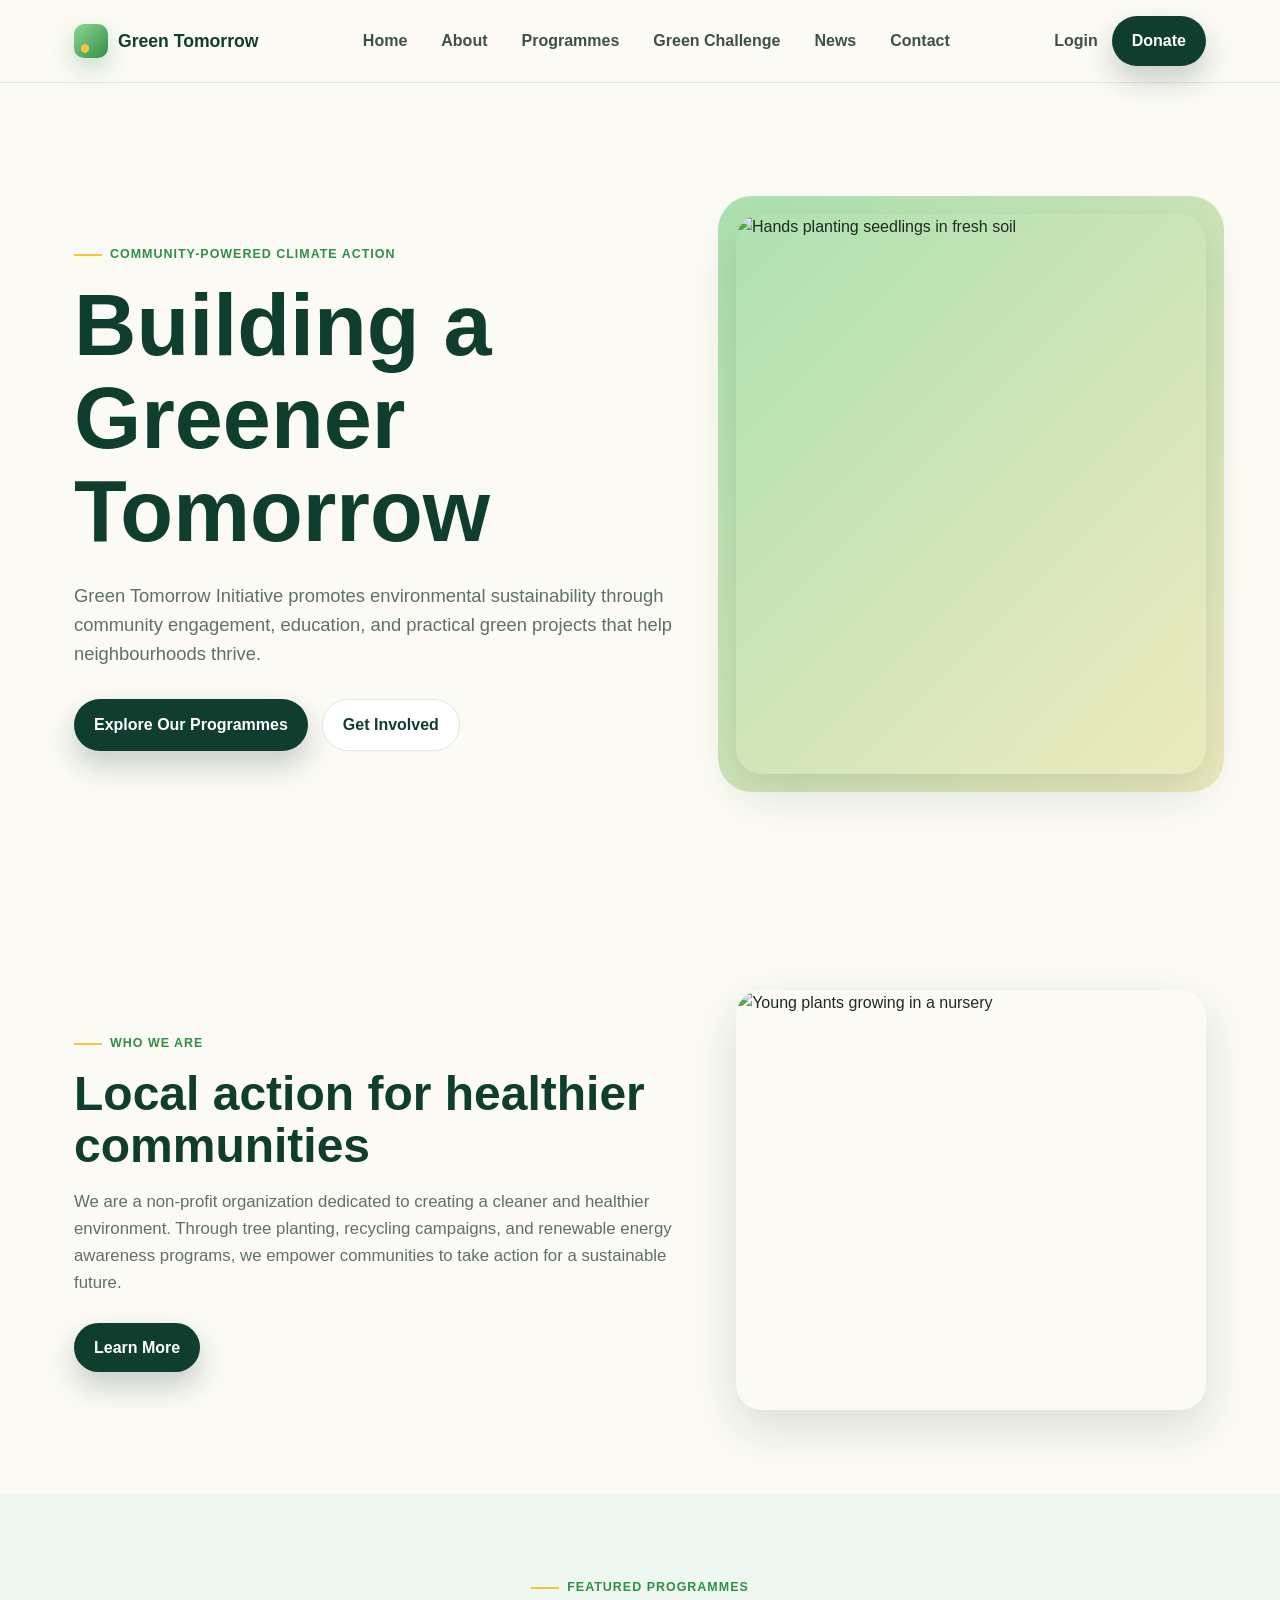
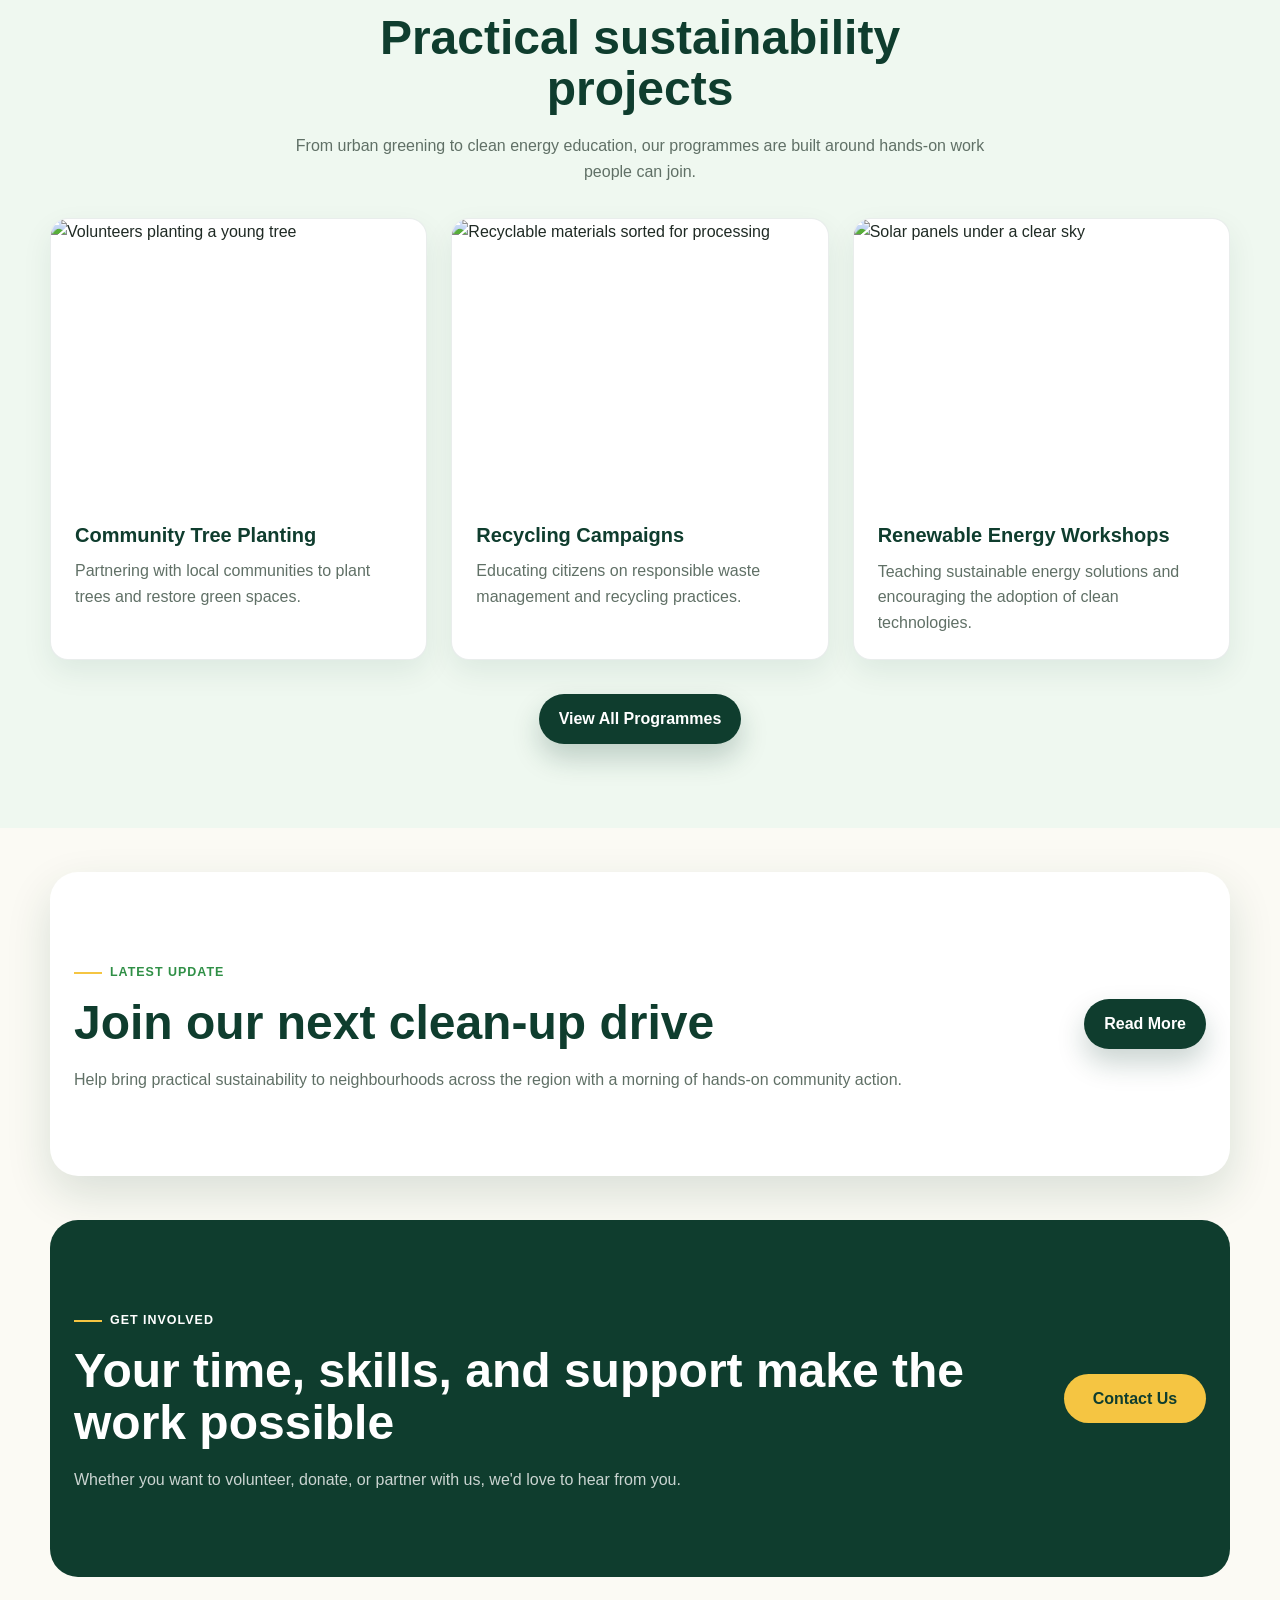
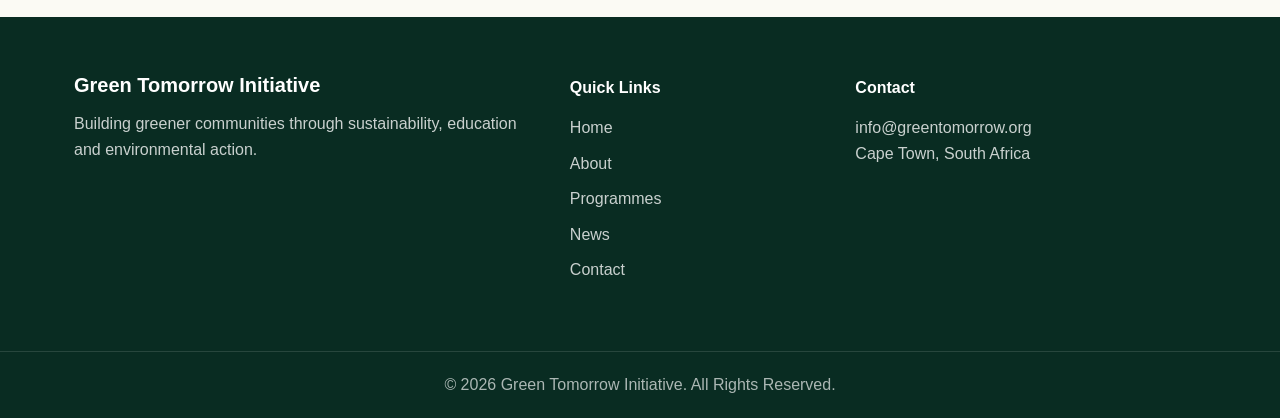
==== commit d9f8a008: "Resolve merge conflict in index.html" ====
--- a/index.html
+++ b/index.html
@@ -29,11 +29,15 @@
                 <li><a href="index.html">Home</a></li>
                 <li><a href="about.html">About</a></li>
                 <li><a href="programmes.html">Programmes</a></li>
+                 <li><a href="competition.html">Green Challenge</a></li>
                 <li><a href="news.html">News</a></li>
                 <li><a href="contact.html">Contact</a></li>
             </ul>
 
-            <a href="contact.html" class="donate-btn">Donate</a>
+    <div class="navbar-auth">
+        <a href="login.html" class="navbar-link">Login</a>
+        <a href="contact.html" class="donate-btn">Donate</a>
+    </div>
 
             <button class="hamburger" aria-label="Toggle navigation">
                 &#9776;
--- a/assets/css/style.css
+++ b/assets/css/style.css
@@ -146,6 +146,16 @@
     box-shadow: none;
 }
 
+.btn-light {
+    background: #fff;
+    color: var(--forest);
+    box-shadow: none;
+}
+.btn-light:hover {
+    background: var(--mint);
+    box-shadow: none;
+}
+
 .btn-secondary:hover {
     background: var(--mint);
     color: var(--forest);
@@ -161,6 +171,20 @@
     color: var(--forest);
     font-size: 1.4rem;
     cursor: pointer;
+}
+
+.navbar-auth {
+    display: flex;
+    align-items: center;
+    gap: 14px;
+}
+.navbar-link {
+    font-weight: 650;
+    color: #405047;
+    transition: color .2s ease;
+}
+.navbar-link:hover {
+    color: var(--forest);
 }
 
 /* ==========================
@@ -315,6 +339,11 @@
     object-fit: cover;
     z-index: -2;
 }
+
+.page-hero-video {
+    object-fit: cover;
+}
+
 .page-hero-overlay {
     position: absolute;
     inset: 0;
@@ -347,6 +376,214 @@
     color: rgba(255,255,255,0.9);
 }
 
+.page-hero::before {
+    content: "";
+    position: absolute;
+    inset: 0;
+    background: linear-gradient(180deg, rgba(9,44,34,.3), rgba(9,44,34,.65));
+    z-index: -1;
+}
+
+.page-hero {
+    min-height: 55vh;
+}
+
+.page-hero-content {
+    position: relative;
+    z-index: 1;
+}
+
+.page-shell {
+    display: grid;
+    gap: 40px;
+    max-width: 1180px;
+    margin: 0 auto;
+    padding: 48px 24px;
+    text-align: left;
+}
+
+.success-message {
+    max-width: 760px;
+    margin: 0 auto;
+    padding: 18px 24px;
+    border-radius: 22px;
+    background: rgba(47, 143, 70, .12);
+    color: var(--forest);
+    font-weight: 700;
+    box-shadow: 0 18px 45px rgba(15, 61, 46, .14);
+    display: none;
+}
+
+.form-container {
+    width: 100%;
+    max-width: 760px;
+    margin: 0 auto;
+    padding: 36px;
+    border-radius: 28px;
+    background: #fff;
+    border: 1px solid rgba(15, 61, 46, .08);
+    box-shadow: 0 18px 45px rgba(15, 61, 46, .14);
+}
+
+.form-group {
+    display: grid;
+    gap: 10px;
+    margin-bottom: 24px;
+    text-align: left;
+}
+
+.form-group label {
+    color: var(--forest);
+    font-weight: 700;
+}
+
+.form-group input,
+.form-group textarea {
+    width: 100%;
+    padding: 16px 18px;
+    border-radius: 16px;
+    border: 1px solid var(--line);
+    background: #fbfaf4;
+    color: var(--ink);
+    font: inherit;
+    transition: border .2s ease, box-shadow .2s ease;
+}
+
+.form-group input:focus,
+.form-group textarea:focus {
+    outline: none;
+    border-color: var(--leaf);
+    box-shadow: 0 0 0 4px rgba(47, 143, 70, .12);
+}
+
+.form-group textarea {
+    min-height: 170px;
+    resize: vertical;
+}
+
+.error {
+    min-height: 1.3rem;
+    color: #b92424;
+    font-size: .95rem;
+}
+
+#submitBtn {
+    display: inline-flex;
+    align-items: center;
+    justify-content: center;
+    min-height: 50px;
+    padding: 0 26px;
+    border-radius: 999px;
+    border: none;
+    background: var(--forest);
+    color: #fff;
+    font-weight: 800;
+    cursor: pointer;
+    transition: transform .2s ease, box-shadow .2s ease, background .2s ease;
+}
+
+#submitBtn:hover {
+    background: #14533e;
+    transform: translateY(-1px);
+    box-shadow: 0 16px 28px rgba(15, 61, 46, .18);
+}
+
+.map-section,
+.social-section {
+    width: 100%;
+    max-width: 1180px;
+    margin: 0 auto;
+    padding: 36px 0;
+}
+
+.map-section h2,
+.social-section h2 {
+    margin-bottom: 18px;
+    color: var(--forest);
+    font-size: 2rem;
+}
+
+.map-section iframe {
+    width: 100%;
+    min-height: 350px;
+    border-radius: 22px;
+    box-shadow: 0 18px 45px rgba(15, 61, 46, .12);
+}
+
+.social-section {
+    text-align: center;
+}
+
+.social-section .social-links {
+    display: grid;
+    grid-template-columns: repeat(3, minmax(0, 1fr));
+    gap: 14px;
+    justify-items: center;
+}
+
+.social-section .social-links a {
+    width: 56px;
+    height: 56px;
+    display: inline-flex;
+    align-items: center;
+    justify-content: center;
+    border-radius: 18px;
+    background: #fff;
+    color: var(--forest);
+    border: 1px solid rgba(15, 61, 46, .1);
+    transition: transform .2s ease, box-shadow .2s ease, background .2s ease;
+}
+
+.social-section .social-links a:hover {
+    background: var(--mint);
+    transform: translateY(-2px);
+    box-shadow: 0 12px 28px rgba(15, 61, 46, .12);
+}
+
+.social-section .social-links i {
+    font-size: 1.1rem;
+}
+
+@media (max-width: 980px) {
+    .page-hero {
+        min-height: 45vh;
+    }
+
+    .page-hero-content h1 {
+        font-size: 3rem;
+    }
+
+    .form-container,
+    .map-section,
+    .social-section {
+        padding: 28px 0;
+    }
+}
+
+@media (max-width: 768px) {
+    .page-shell {
+        padding: 36px 18px;
+    }
+
+    .social-section .social-links {
+        grid-template-columns: repeat(2, minmax(0, 1fr));
+    }
+}
+
+@media (max-width: 520px) {
+    .page-hero {
+        min-height: 38vh;
+    }
+
+    .page-hero-content h1 {
+        font-size: 2.4rem;
+    }
+
+    .social-section .social-links {
+        grid-template-columns: 1fr;
+    }
+}
+
 /* ---------- About: photo badge ---------- */
 .about-media {
     position: relative;
@@ -657,6 +894,66 @@
     text-align: center;
 }
 
+/* ---------- Competition entry form ---------- */
+.entry-form {
+    max-width: 720px;
+    margin-top: 2rem;
+    display: grid;
+    gap: 1.3rem;
+}
+.form-group label {
+    display: block;
+    font-weight: 700;
+    font-size: 0.92rem;
+    color: var(--forest);
+    margin-bottom: 0.5rem;
+}
+.form-group input,
+.form-group select,
+.form-group textarea {
+    width: 100%;
+    padding: 0.85rem 1rem;
+    border: 1px solid var(--line);
+    border-radius: 12px;
+    font-family: inherit;
+    font-size: 1rem;
+    background: #fff;
+    color: var(--ink);
+    transition: border-color .2s ease, box-shadow .2s ease;
+}
+.form-group textarea {
+    min-height: 120px;
+    resize: vertical;
+}
+.form-group input:focus,
+.form-group select:focus,
+.form-group textarea:focus {
+    outline: none;
+    border-color: var(--leaf);
+    box-shadow: 0 0 0 4px rgba(47, 143, 70, 0.15);
+}
+.entry-form .btn {
+    justify-self: start;
+    border: none;
+    cursor: pointer;
+}
+.form-status {
+    padding: 0.9rem 1.2rem;
+    border-radius: 12px;
+    font-weight: 650;
+    display: none;
+}
+.form-status.is-success {
+    display: block;
+    background: var(--mint);
+    color: var(--forest);
+}
+.form-status.is-error {
+    display: block;
+    background: #fee2e2;
+    color: #b91c1c;
+}
+
 /* ==========================
    Footer
 ========================== */
@@ -700,3 +997,224 @@
     color: rgba(255, 255, 255, .66);
     border-top: 1px solid rgba(255, 255, 255, .12);
 }
+
+.auth-section-bg {
+    position: relative;
+    min-height: 100vh;
+    display: flex;
+    align-items: center;
+    justify-content: center;
+    padding: 40px 24px;
+    overflow: hidden;
+}
+.auth-bg-img {
+    position: absolute;
+    inset: 0;
+    width: 100%;
+    height: 100%;
+    object-fit: cover;
+    z-index: -2;
+}
+.auth-bg-overlay {
+    position: absolute;
+    inset: 0;
+    z-index: -1;
+    background: linear-gradient(180deg, rgba(9,44,34,0.7), rgba(9,44,34,0.82));
+}
+
+.auth-card {
+    max-width: 420px;
+    width: 100%;
+    background: rgba(251, 250, 244, 0.97);
+    border-radius: 16px;
+    padding: 2.4rem 2.2rem;
+    box-shadow: 0 30px 70px rgba(0,0,0,0.35);
+}
+
+.auth-brand {
+    text-align: center;
+    margin-bottom: 1.8rem;
+}
+.auth-brand-mark {
+    display: block;
+    font-family: 'Georgia', 'Times New Roman', serif;
+    font-style: italic;
+    font-size: 2rem;
+    color: var(--forest);
+    margin-bottom: 0.6rem;
+}
+.auth-panel-title {
+    font-size: 1.1rem;
+    font-weight: 650;
+    color: var(--ink);
+}
+
+.auth-form .form-group {
+    margin-bottom: 1.2rem;
+}
+.auth-form label {
+    display: block;
+    font-weight: 700;
+    font-size: 0.88rem;
+    color: var(--ink);
+    margin-bottom: 0.4rem;
+}
+.auth-form input,
+.auth-form select {
+    width: 100%;
+    padding: 0.75rem 0.9rem;
+    border: 1px solid var(--line);
+    border-radius: 8px;
+    background: #eceee9;
+    font-size: 0.98rem;
+    font-family: inherit;
+    color: var(--ink);
+}
+.auth-form input:focus,
+.auth-form select:focus {
+    outline: none;
+    border-color: var(--leaf);
+    background: #fff;
+}
+
+.auth-forgot {
+    display: inline-block;
+    font-size: 0.88rem;
+    color: #b45309;
+    margin-bottom: 1.2rem;
+}
+.auth-forgot:hover {
+    text-decoration: underline;
+}
+
+.auth-submit {
+    width: 100%;
+    border: none;
+    cursor: pointer;
+    background: var(--leaf);
+    box-shadow: none;
+}
+.auth-submit:hover {
+    background: #256e37;
+    box-shadow: none;
+}
+
+.auth-divider {
+    height: 1px;
+    background: var(--line);
+    margin: 1.6rem 0 1.2rem;
+}
+
+.auth-switch {
+    text-align: center;
+    font-size: 0.95rem;
+    color: var(--ink);
+}
+.auth-switch a {
+    color: #b45309;
+    font-weight: 650;
+}
+.auth-switch a:hover {
+    text-decoration: underline;
+}
+
+/* ---------- Member Dashboard ---------- */
+.dash-header {
+    max-width: 1180px;
+    margin: 0 auto;
+    padding: 60px 24px 20px;
+}
+.dash-header h1 {
+    font-size: 2.6rem;
+}
+.dash-header p {
+    color: var(--muted);
+}
+
+.dash-stats {
+    max-width: 1180px;
+    margin: 0 auto;
+    padding: 20px 24px 40px;
+    display: grid;
+    grid-template-columns: repeat(4, minmax(0, 1fr));
+    gap: 20px;
+}
+.stat-card {
+    background: #fff;
+    border: 1px solid var(--line);
+    border-radius: 16px;
+    padding: 1.6rem;
+    text-align: center;
+    box-shadow: 0 8px 22px rgba(15, 61, 46, .06);
+}
+.stat-num {
+    display: block;
+    font-weight: 800;
+    font-size: 2.2rem;
+    color: var(--forest);
+}
+.stat-label {
+    display: block;
+    margin-top: 0.3rem;
+    color: var(--muted);
+    font-size: 0.9rem;
+}
+
+.entry-status-card {
+    background: var(--mint);
+    border-radius: 14px;
+    padding: 1.4rem 1.6rem;
+    margin-top: 1.2rem;
+}
+.entry-status-card p {
+    margin-bottom: 0.5rem;
+}
+.status-pill {
+    display: inline-block;
+    padding: 0.25rem 0.8rem;
+    border-radius: 999px;
+    font-size: 0.82rem;
+    font-weight: 700;
+}
+.status-pending {
+    background: #fef3c7;
+    color: #b45309;
+}
+.status-approved {
+    background: var(--mint);
+    color: var(--leaf);
+}
+.status-rejected {
+    background: #fee2e2;
+    color: #b91c1c;
+}
+.about-link {
+    display: inline-block;
+    margin-top: 0.8rem;
+    font-weight: 700;
+    color: var(--leaf);
+}
+.about-link:hover {
+    text-decoration: underline;
+}
+
+.dash-cert {
+    max-width: 1180px;
+    margin: 40px auto;
+    background: var(--forest);
+    color: #fff;
+    border-radius: 24px;
+    padding: 2.6rem;
+    display: flex;
+    justify-content: space-between;
+    align-items: center;
+    gap: 24px;
+    flex-wrap: wrap;
+}
+.dash-cert h2 {
+    color: #fff;
+    margin-bottom: 0.4rem;
+}
+.dash-cert p {
+    color: rgba(255,255,255,.8);
+}
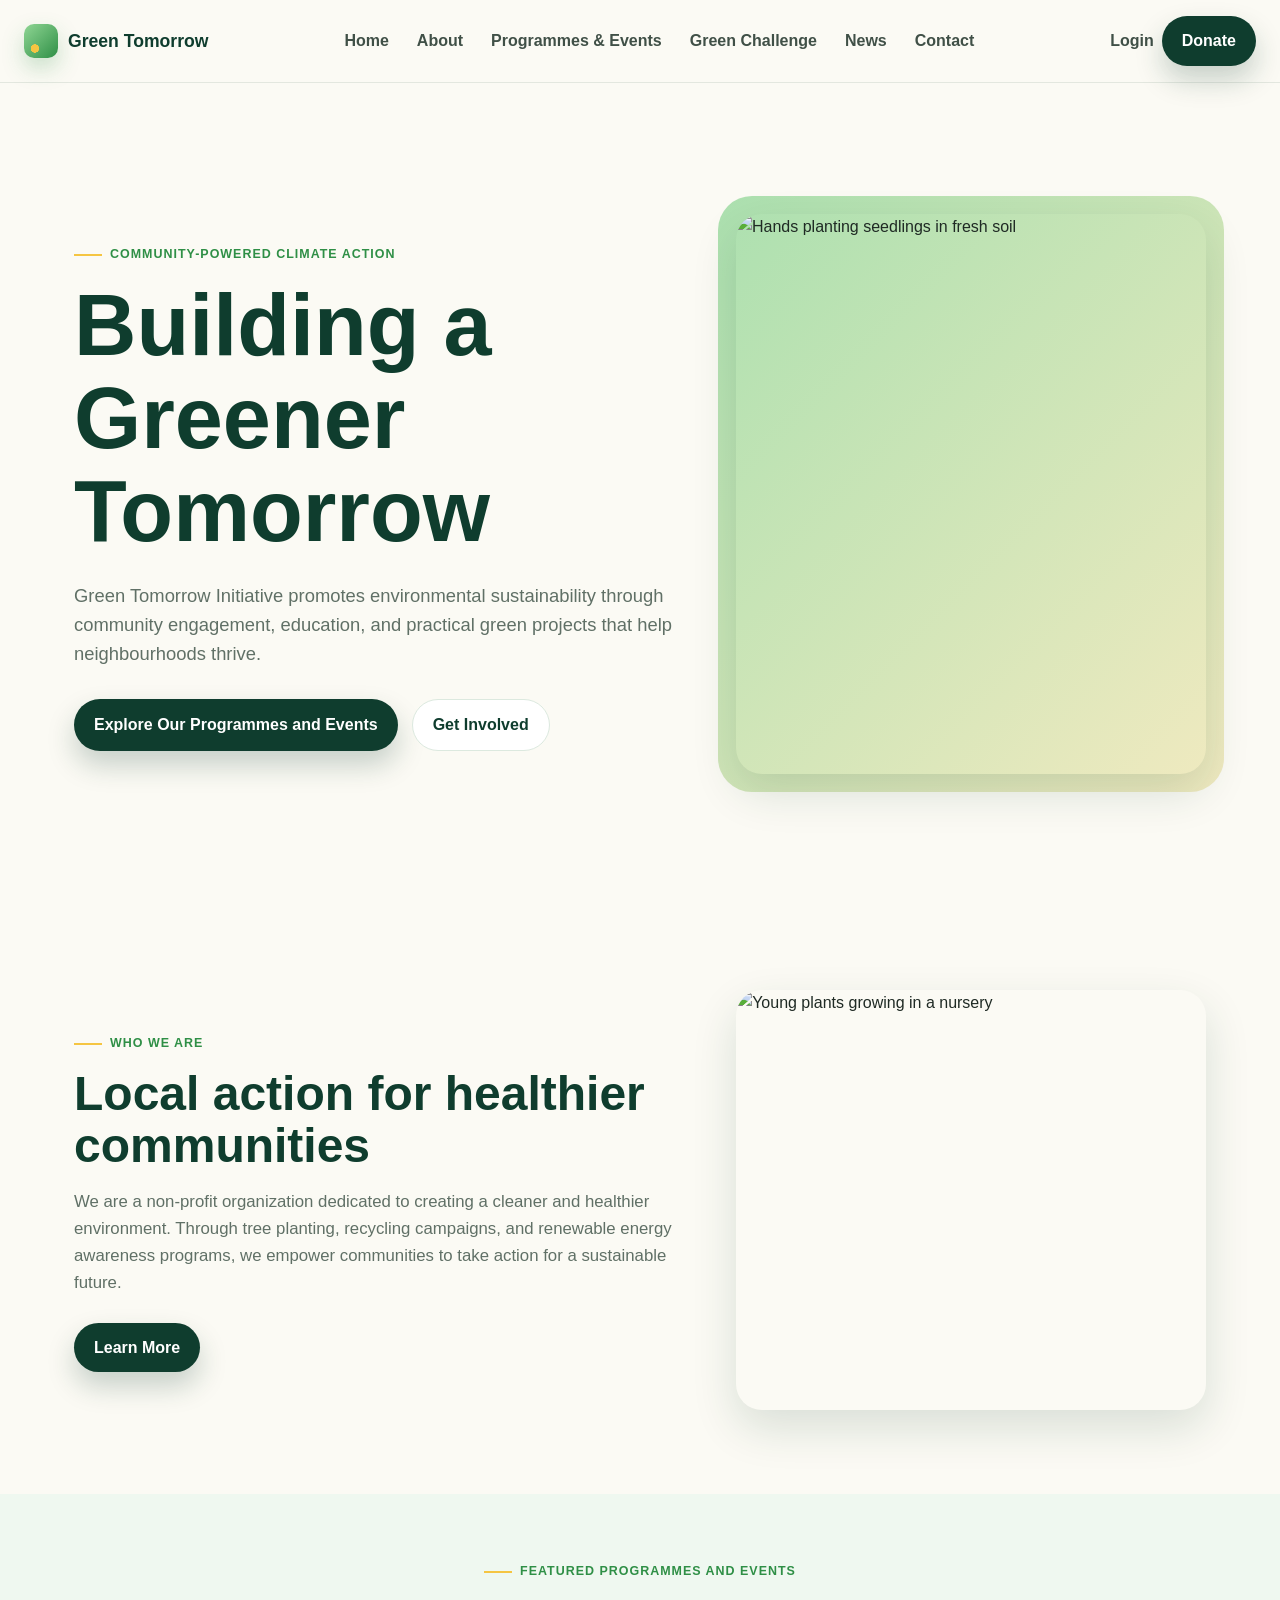
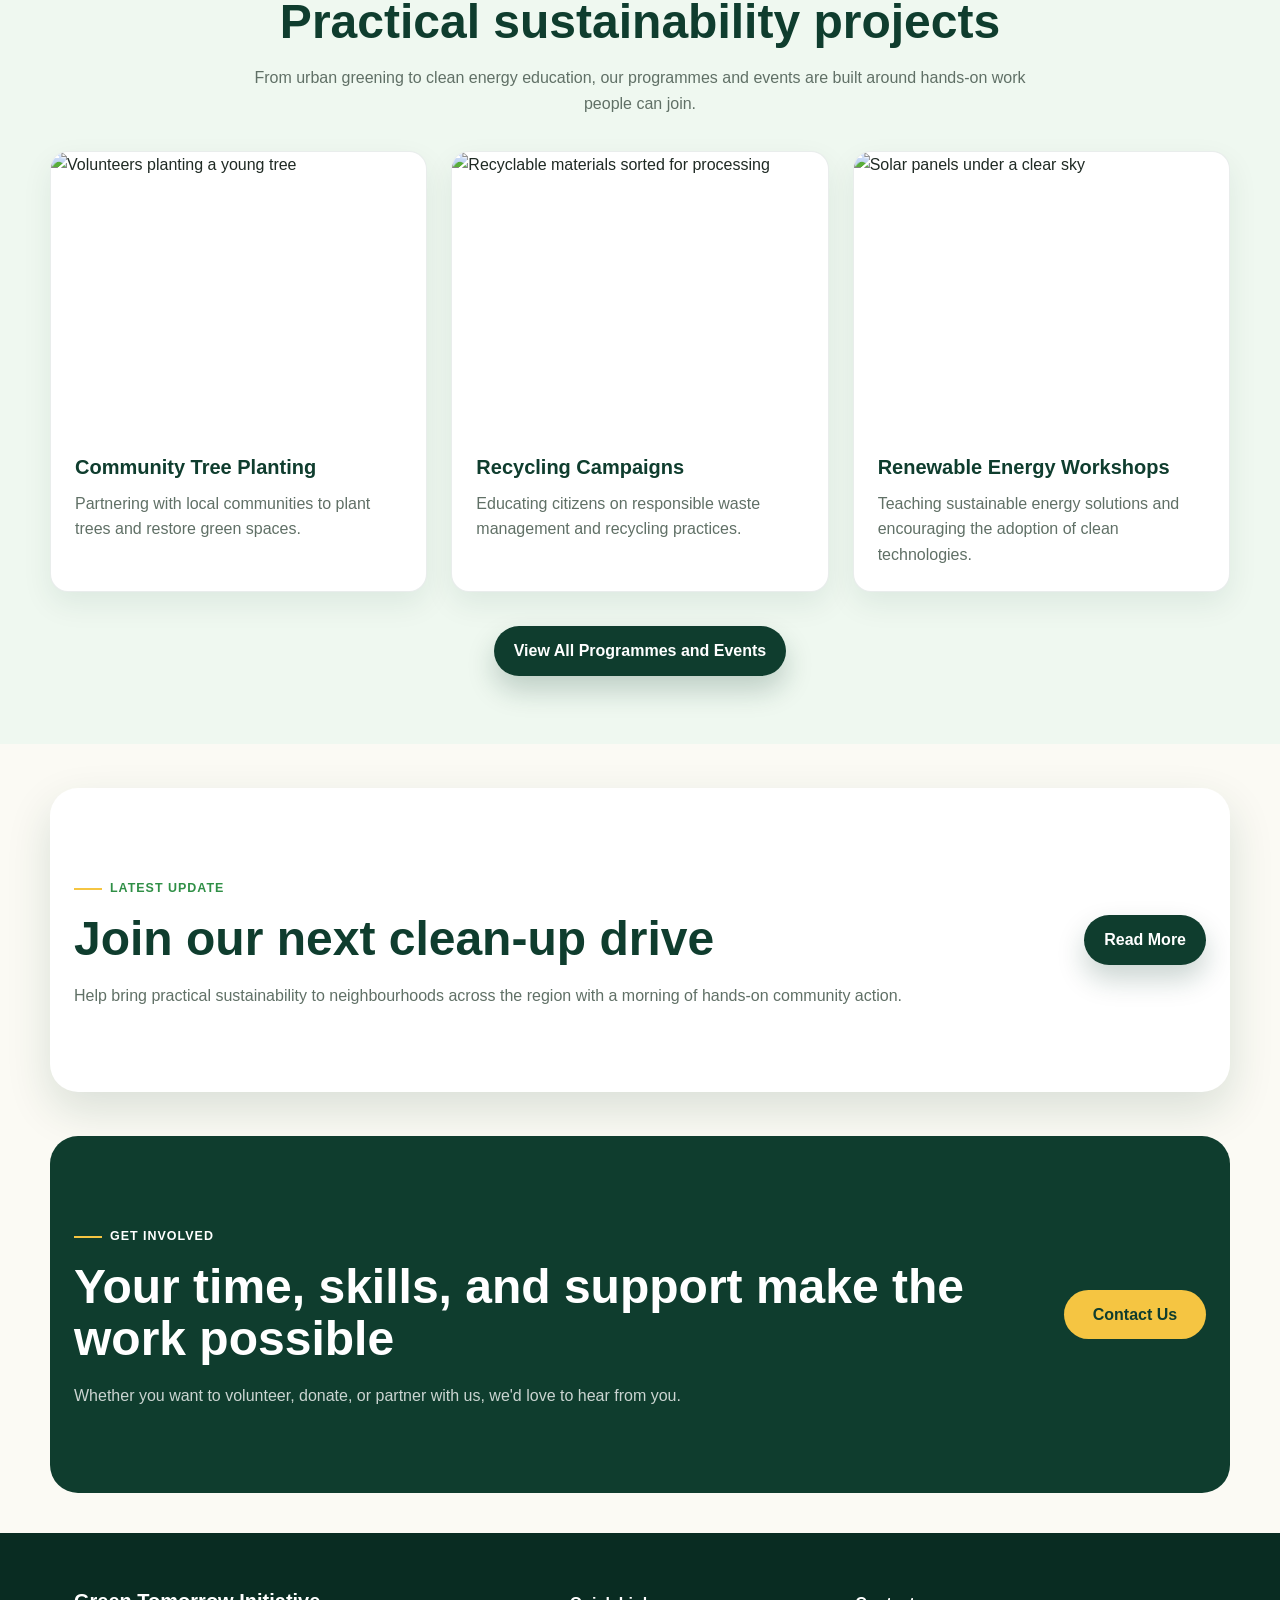
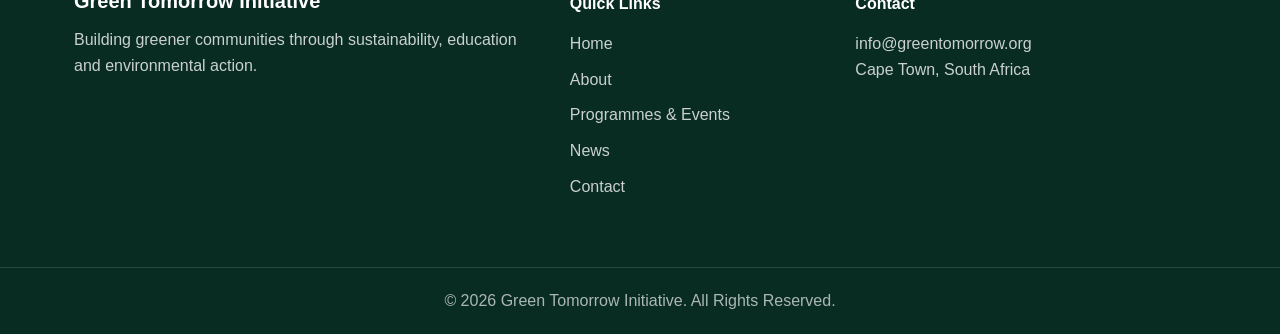
==== commit 6e085b45: "Improve admin event management and site flows" ====
--- a/index.html
+++ b/index.html
@@ -12,7 +12,7 @@
     <link rel="stylesheet" href="assets/css/responsive.css">
 
     <script defer src="assets/js/navigation.js"></script>
-    <script defer src="assets/js/script.js"></script>
+    <script type="module" src="assets/js/navbar-init.js"></script>
 </head>
 
 <body>
@@ -28,16 +28,16 @@
             <ul class="nav-links">
                 <li><a href="index.html">Home</a></li>
                 <li><a href="about.html">About</a></li>
-                <li><a href="programmes.html">Programmes</a></li>
-                 <li><a href="competition.html">Green Challenge</a></li>
+                <li><a href="programmes.html">Programmes &amp; Events</a></li>
+                <li><a href="competition.html">Green Challenge</a></li>
                 <li><a href="news.html">News</a></li>
                 <li><a href="contact.html">Contact</a></li>
             </ul>
 
-    <div class="navbar-auth">
-        <a href="login.html" class="navbar-link">Login</a>
-        <a href="contact.html" class="donate-btn">Donate</a>
-    </div>
+            <div class="navbar-auth">
+                <a href="login.html" class="navbar-link">Login</a>
+                <a href="contact.html" class="donate-btn">Donate</a>
+            </div>
 
             <button class="hamburger" aria-label="Toggle navigation">
                 &#9776;
@@ -58,13 +58,14 @@
                     projects that help neighbourhoods thrive.
                 </p>
                 <div class="hero-actions">
-                    <a href="programmes.html" class="btn">Explore Our Programmes</a>
+                    <a href="programmes.html" class="btn">Explore Our Programmes and Events</a>
                     <a href="contact.html" class="btn btn-secondary">Get Involved</a>
                 </div>
             </div>
 
             <div class="hero-media">
-                <img src="https://images.unsplash.com/photo-1466692476868-aef1dfb1e735?auto=format&fit=crop&w=900&q=80" alt="Hands planting seedlings in fresh soil">
+                <img src="https://images.unsplash.com/photo-1466692476868-aef1dfb1e735?auto=format&fit=crop&w=900&q=80"
+                    alt="Hands planting seedlings in fresh soil">
             </div>
         </section>
 
@@ -82,15 +83,17 @@
                 <a href="about.html" class="btn">Learn More</a>
             </div>
 
-            <img class="section-image" src="https://images.unsplash.com/photo-1492496913980-501348b61469?auto=format&fit=crop&w=760&q=80" alt="Young plants growing in a nursery">
+            <img class="section-image"
+                src="https://images.unsplash.com/photo-1492496913980-501348b61469?auto=format&fit=crop&w=760&q=80"
+                alt="Young plants growing in a nursery">
         </section>
 
         <section class="featured-projects" id="programmes">
             <div class="section-heading">
-                <span class="eyebrow">Featured programmes</span>
+                <span class="eyebrow">Featured programmes and events</span>
                 <h2>Practical sustainability projects</h2>
                 <p>
-                    From urban greening to clean energy education, our programmes
+                    From urban greening to clean energy education, our programmes and events
                     are built around hands-on work people can join.
                 </p>
             </div>
@@ -98,7 +101,8 @@
             <div class="project-container">
 
                 <div class="project-card">
-                    <img src="https://images.unsplash.com/photo-1542601906990-b4d3fb778b09?auto=format&fit=crop&w=600&q=80" alt="Volunteers planting a young tree">
+                    <img src="https://images.unsplash.com/photo-1542601906990-b4d3fb778b09?auto=format&fit=crop&w=600&q=80"
+                        alt="Volunteers planting a young tree">
                     <div class="project-card-body">
                         <h3>Community Tree Planting</h3>
                         <p>
@@ -109,7 +113,8 @@
                 </div>
 
                 <div class="project-card">
-                    <img src="https://images.unsplash.com/photo-1532996122724-e3c354a0b15b?auto=format&fit=crop&w=600&q=80" alt="Recyclable materials sorted for processing">
+                    <img src="https://images.unsplash.com/photo-1532996122724-e3c354a0b15b?auto=format&fit=crop&w=600&q=80"
+                        alt="Recyclable materials sorted for processing">
                     <div class="project-card-body">
                         <h3>Recycling Campaigns</h3>
                         <p>
@@ -120,7 +125,8 @@
                 </div>
 
                 <div class="project-card">
-                    <img src="https://images.unsplash.com/photo-1509391366360-2e959784a276?auto=format&fit=crop&w=600&q=80" alt="Solar panels under a clear sky">
+                    <img src="https://images.unsplash.com/photo-1509391366360-2e959784a276?auto=format&fit=crop&w=600&q=80"
+                        alt="Solar panels under a clear sky">
                     <div class="project-card-body">
                         <h3>Renewable Energy Workshops</h3>
                         <p>
@@ -133,7 +139,7 @@
             </div>
 
             <div class="section-cta">
-                <a href="programmes.html" class="btn">View All Programmes</a>
+                <a href="programmes.html" class="btn">View All Programmes and Events</a>
             </div>
         </section>
 
@@ -187,7 +193,7 @@
 
                     <li><a href="index.html">Home</a></li>
                     <li><a href="about.html">About</a></li>
-                    <li><a href="programmes.html">Programmes</a></li>
+                    <li><a href="programmes.html">Programmes &amp; Events</a></li>
                     <li><a href="news.html">News</a></li>
                     <li><a href="contact.html">Contact</a></li>
 
--- a/assets/css/style.css
+++ b/assets/css/style.css
@@ -64,7 +64,7 @@
     justify-content: space-between;
     align-items: center;
     gap: 22px;
-    max-width: 1180px;
+    max-width: 1280px;
     margin: 0 auto;
     padding: 16px 24px;
 }
@@ -93,14 +93,16 @@
 .nav-links {
     display: flex;
     align-items: center;
-    gap: 8px;
+    justify-content: center;
+    flex: 1;
+    gap: 6px;
 }
 
 .nav-links a {
     display: inline-flex;
     align-items: center;
     min-height: 40px;
-    padding: 8px 13px;
+    padding: 8px 11px;
     border-radius: 999px;
     color: #405047;
     font-weight: 650;
@@ -664,6 +666,11 @@
 .featured-projects {
     max-width: none;
     background: var(--mint);
+    padding: 68px 24px;
+}
+
+.featured-projects + .featured-projects {
+    padding-top: 48px;
 }
 
 .featured-projects > * {
@@ -673,8 +680,8 @@
 }
 
 .section-heading {
-    max-width: 720px;
-    margin: 0 auto;
+    max-width: 800px;
+    margin: 0 auto 34px;
     text-align: center;
     display: flex;
     flex-direction: column;
@@ -689,7 +696,7 @@
     display: grid;
     grid-template-columns: repeat(3, minmax(0, 1fr));
     gap: 24px;
-    margin-top: 34px;
+    margin-top: 0;
     margin-bottom: 34px;
 }
 
@@ -921,6 +928,26 @@
     color: var(--ink);
     transition: border-color .2s ease, box-shadow .2s ease;
 }
+.form-group input[type="file"] {
+    padding: 0.5rem 0.75rem;
+    cursor: pointer;
+}
+.form-group input[type="file"]::file-selector-button {
+    padding: 0.6rem 1.2rem;
+    border: none;
+    border-radius: 999px;
+    background: var(--forest);
+    color: #fff;
+    font-weight: 800;
+    font-size: 0.95rem;
+    cursor: pointer;
+    transition: background .2s ease, box-shadow .2s ease, transform .2s ease;
+    margin-right: 1rem;
+}
+.form-group input[type="file"]::file-selector-button:hover {
+    background: #14533e;
+    transform: translateY(-2px);
+}
 .form-group textarea {
     min-height: 120px;
     resize: vertical;
@@ -1122,13 +1149,32 @@
 .dash-header {
     max-width: 1180px;
     margin: 0 auto;
-    padding: 60px 24px 20px;
+    padding: 60px 24px 48px;
+    text-align: center;
 }
 .dash-header h1 {
     font-size: 2.6rem;
+    margin: 8px auto 0;
+    max-width: none;
 }
 .dash-header p {
     color: var(--muted);
+}
+
+/* Dashboard form sections - full width with proper spacing */
+.dashboard-form-section {
+    max-width: none !important;
+    display: block !important;
+    background: #fff;
+    padding: 68px 24px !important;
+    border-top: 1px solid var(--line);
+    border-bottom: 1px solid var(--line);
+    text-align: center;
+}
+
+.dashboard-form-section .section-copy {
+    max-width: 1180px;
+    margin: 0 auto;
 }
 
 .dash-stats {
@@ -1163,11 +1209,15 @@
 .entry-status-card {
     background: var(--mint);
     border-radius: 14px;
-    padding: 1.4rem 1.6rem;
-    margin-top: 1.2rem;
+    padding: 1.8rem;
+    margin-top: 1.6rem;
+    margin-bottom: 1.2rem;
 }
 .entry-status-card p {
-    margin-bottom: 0.5rem;
+    margin-bottom: 0.8rem;
+}
+.entry-status-card p:last-child {
+    margin-bottom: 0;
 }
 .status-pill {
     display: inline-block;
@@ -1217,4 +1267,171 @@
 }
 .dash-cert p {
     color: rgba(255,255,255,.8);
-}+}
+
+.mv-icon svg {
+    width: 30px;
+    height: 30px;
+    fill: currentColor;
+}
+
+.navbar-auth {
+    display: inline-flex;
+    align-items: center;
+    flex: 0 0 auto;
+    gap: 8px;
+}
+
+.profile-link {
+    display: inline-flex;
+    align-items: center;
+    justify-content: center;
+    width: 42px;
+    height: 42px;
+    padding: 4px;
+    border: 1px solid var(--line);
+    border-radius: 999px;
+    color: var(--forest);
+    background: #fff;
+    transition: background .2s ease, transform .2s ease;
+}
+
+.profile-link:hover {
+    background: var(--mint);
+    transform: translateY(-2px);
+}
+
+.profile-link svg {
+    width: 22px;
+    height: 22px;
+    fill: currentColor;
+}
+
+.profile-avatar,
+.profile-heading-avatar {
+    display: inline-flex;
+    align-items: center;
+    justify-content: center;
+    border-radius: 50%;
+    background: linear-gradient(135deg, var(--leaf-light), var(--leaf));
+    color: var(--forest);
+    font-weight: 800;
+    letter-spacing: .03em;
+}
+
+.profile-avatar {
+    width: 32px;
+    height: 32px;
+    font-size: .75rem;
+}
+
+.profile-heading {
+    display: flex;
+    align-items: center;
+    justify-content: center;
+    flex-direction: column;
+    gap: 18px;
+    text-align: center;
+}
+
+.profile-heading-avatar {
+    width: 64px;
+    height: 64px;
+    flex: 0 0 auto;
+    font-size: 1.2rem;
+    box-shadow: 0 12px 24px rgba(47, 143, 70, .2);
+}
+
+.logout-link {
+    color: var(--forest);
+    font-weight: 700;
+}
+
+.admin-link {
+    color: var(--leaf);
+    font-weight: 800;
+}
+
+/* ---------- Admin Dashboard ---------- */
+.admin-header { padding-top: 76px; padding-bottom: 34px; text-align: left; }
+.admin-header > div { max-width: 760px; }
+.admin-header h1 { margin-left: 0; font-size: clamp(2.5rem, 5vw, 4.4rem); letter-spacing: -.05em; }
+.admin-header p { max-width: 530px; font-size: 1.08rem; }
+.admin-shell { max-width: 1180px; margin: 0 auto; padding: 0 24px; }
+.admin-tabs { display: flex; gap: 8px; overflow-x: auto; padding: 8px; border: 1px solid var(--line); border-radius: 16px; background: rgba(255,255,255,.72); box-shadow: 0 8px 28px rgba(15,61,46,.06); }
+.admin-tab { flex: 0 0 auto; border: 0; border-radius: 10px; padding: .7rem .95rem; background: transparent; color: var(--muted); font: inherit; font-size: .9rem; font-weight: 750; cursor: pointer; transition: .18s ease; }
+.admin-tab:hover { color: var(--forest); background: var(--mint); }.admin-tab.active { background: var(--forest); color: #fff; box-shadow: 0 5px 12px rgba(15,61,46,.18); }
+.admin-content-section { padding-top: 24px; padding-bottom: 72px; }.admin-content { min-height: 380px; padding: clamp(22px, 4vw, 42px); border: 1px solid var(--line); border-radius: 24px; background: #fff; box-shadow: 0 16px 42px rgba(15,61,46,.07); }.admin-loading, .admin-empty { color: var(--muted); text-align: center; padding: 44px 20px; }
+.admin-panel-heading { display: flex; align-items: flex-start; justify-content: space-between; gap: 24px; margin-bottom: 26px; }.admin-panel-heading h2 { margin: 5px 0 8px; font-size: clamp(1.7rem, 3vw, 2.3rem); letter-spacing: -.03em; }.admin-panel-heading p { margin: 0; color: var(--muted); }
+.admin-stat-grid { display: grid; grid-template-columns: repeat(4, minmax(0, 1fr)); gap: 16px; }.admin-stat-grid article { min-height: 145px; padding: 22px; border-radius: 17px; background: var(--mint); }.admin-stat-grid article:nth-child(2) { background: #edf7ef; }.admin-stat-grid article:nth-child(3) { background: #f4f1df; }.admin-stat-grid article:nth-child(4) { background: var(--forest); color: #fff; }.admin-stat-grid span, .admin-stat-grid small { display: block; font-size: .8rem; font-weight: 750; }.admin-stat-grid small { opacity: .8; }.admin-stat-grid strong { display: block; margin: 15px 0 4px; font-size: 2.3rem; line-height: 1; }
+.event-overview { display: grid; grid-template-columns: repeat(3, 1fr); margin-bottom: 28px; border: 1px solid var(--line); border-radius: 16px; overflow: hidden; background: #fbfdf9; }.event-overview > div { padding: 18px 22px; border-right: 1px solid var(--line); }.event-overview > div:last-child { border: 0; }.event-overview span { display: block; color: var(--muted); font-size: .78rem; font-weight: 700; text-transform: uppercase; letter-spacing: .06em; }.event-overview strong { display: block; margin-top: 4px; color: var(--forest); font-size: 1.65rem; }
+.event-admin-grid { display: grid; grid-template-columns: repeat(2, minmax(0, 1fr)); gap: 18px; }.event-admin-card { padding: 23px; border: 1px solid var(--line); border-radius: 18px; background: #fff; transition: transform .18s ease, box-shadow .18s ease; }.event-admin-card:hover { transform: translateY(-2px); box-shadow: 0 12px 28px rgba(15,61,46,.09); }.event-admin-card-top { display: flex; align-items: flex-start; justify-content: space-between; gap: 12px; }.event-admin-card h3 { margin: 9px 0 5px; font-size: 1.16rem; }.event-meta { margin: 0; color: var(--muted); font-size: .88rem; }.event-meta span { margin: 0 5px; color: var(--leaf); }
+.event-status { display: inline-block; padding: 4px 8px; border-radius: 999px; background: var(--mint); color: var(--leaf); font-size: .72rem; font-weight: 800; text-transform: uppercase; letter-spacing: .05em; }.event-status.is-nearly-full { background: #fef3c7; color: #a16207; }.event-status.is-full { background: #fee2e2; color: #b91c1c; }.icon-action { width: 32px; height: 32px; border: 1px solid var(--line); border-radius: 9px; color: #b91c1c; background: #fff; font-size: 1.35rem; line-height: 1; cursor: pointer; }.icon-action:hover { background: #fee2e2; }
+.capacity-block { margin: 23px 0 16px; }.capacity-label { display: flex; justify-content: space-between; gap: 10px; margin-bottom: 8px; color: var(--muted); font-size: .82rem; }.capacity-label strong { color: var(--forest); font-size: 1rem; }.capacity-label strong span { font-weight: 600; color: var(--muted); }.capacity-track { height: 8px; overflow: hidden; border-radius: 999px; background: #e7ede7; }.capacity-track span { display: block; height: 100%; border-radius: inherit; background: linear-gradient(90deg, var(--leaf), #70b77a); }
+.attendee-details { border-top: 1px solid var(--line); }.attendee-details summary { display: flex; justify-content: space-between; padding-top: 15px; color: var(--forest); font-weight: 750; cursor: pointer; list-style: none; }.attendee-details summary::-webkit-details-marker { display: none; }.attendee-details summary strong { display: grid; place-items: center; min-width: 25px; height: 25px; border-radius: 50%; background: var(--mint); font-size: .78rem; }.attendee-details ul { display: grid; gap: 9px; margin: 14px 0 0; padding: 0; list-style: none; }.attendee-details li { display: flex; align-items: center; gap: 9px; color: var(--ink); font-size: .9rem; }.attendee-details .no-attendees { color: var(--muted); font-style: italic; }.attendee-avatar { display: grid; place-items: center; width: 27px; height: 27px; border-radius: 50%; background: var(--leaf-light); color: var(--forest); font-size: .72rem; font-weight: 800; }
+.admin-form-card { max-width: 700px; margin: 30px auto 0; padding: 28px; border: 1px solid var(--line); border-radius: 18px; background: #fbfdf9; }.admin-form-card h3 { margin-bottom: 20px; }.form-actions { display: flex; flex-wrap: wrap; gap: 10px; margin-top: 20px; }
+.admin-notice { margin: 0 0 22px; padding: 13px 16px; border: 1px solid #a7d5af; border-radius: 12px; background: var(--mint); color: var(--forest); font-weight: 700; }.admin-notice.is-error { border-color: #f2b5b5; background: #fff1f1; color: #b91c1c; }.challenge-complete { color: var(--muted); font-size: .86rem; font-weight: 700; }
+@media (max-width: 700px) { .admin-header { padding-top: 48px; }.admin-panel-heading { flex-direction: column; }.admin-stat-grid, .event-overview, .event-admin-grid { grid-template-columns: 1fr; }.event-overview > div { border-right: 0; border-bottom: 1px solid var(--line); }.event-overview > div:last-child { border-bottom: 0; } }
+
+.event-participants {
+    min-height: 48px;
+    margin: 14px 0;
+    color: var(--muted);
+    font-size: .92rem;
+}
+
+.events-empty {
+    grid-column: 1 / -1;
+    padding: 24px;
+    text-align: center;
+    color: var(--muted);
+}
+
+.donation-modal-backdrop {
+    position: fixed;
+    inset: 0;
+    z-index: 100;
+    display: grid;
+    place-items: center;
+    padding: 20px;
+    background: rgba(15, 61, 46, .5);
+    backdrop-filter: blur(5px);
+}
+
+.donation-modal {
+    position: relative;
+    width: min(100%, 460px);
+    padding: 36px;
+    border-radius: 24px;
+    background: var(--cream);
+    box-shadow: 0 24px 64px rgba(15, 61, 46, .28);
+}
+
+.donation-modal h2 { margin: 6px 0 8px; }
+.donation-modal > p { color: var(--muted); }
+.modal-close {
+    position: absolute;
+    top: 14px;
+    right: 16px;
+    border: 0;
+    background: transparent;
+    color: var(--forest);
+    font-size: 2rem;
+    cursor: pointer;
+}
+.donation-options { display: grid; grid-template-columns: repeat(3, 1fr); gap: 10px; margin: 24px 0 16px; }
+.donation-options button {
+    padding: 12px;
+    border: 1px solid var(--line);
+    border-radius: 12px;
+    background: #fff;
+    color: var(--forest);
+    font: inherit;
+    font-weight: 800;
+    cursor: pointer;
+}
+.donation-options button.is-selected { border-color: var(--leaf); background: var(--mint); }
+.donation-custom { display: grid; gap: 6px; color: var(--forest); font-weight: 700; }
+.donation-custom input { padding: 12px; border: 1px solid var(--line); border-radius: 10px; font: inherit; }
+.donation-confirm { width: 100%; margin-top: 18px; }
+.donation-confirm:disabled { cursor: not-allowed; opacity: .55; transform: none; }
--- a/assets/css/responsive.css
+++ b/assets/css/responsive.css
@@ -50,7 +50,7 @@
     }
 }
 
-@media (max-width: 768px) {
+@media (max-width: 1060px) {
     .navbar {
         flex-wrap: wrap;
         padding: 14px 18px;
@@ -78,7 +78,6 @@
     }
 
     .donate-btn {
-        margin-left: auto;
         min-height: 42px;
         padding: 10px 15px;
     }
@@ -146,8 +145,21 @@
         font-size: 1rem;
     }
 
+    .navbar-auth {
+        gap: 6px;
+    }
+
+    .logout-link {
+        display: none;
+    }
+
+    .profile-link {
+        padding: 4px;
+    }
+
     .donate-btn {
-        display: none;
+        display: inline-flex;
+        padding: 10px 13px;
     }
 
     .hero-media img,
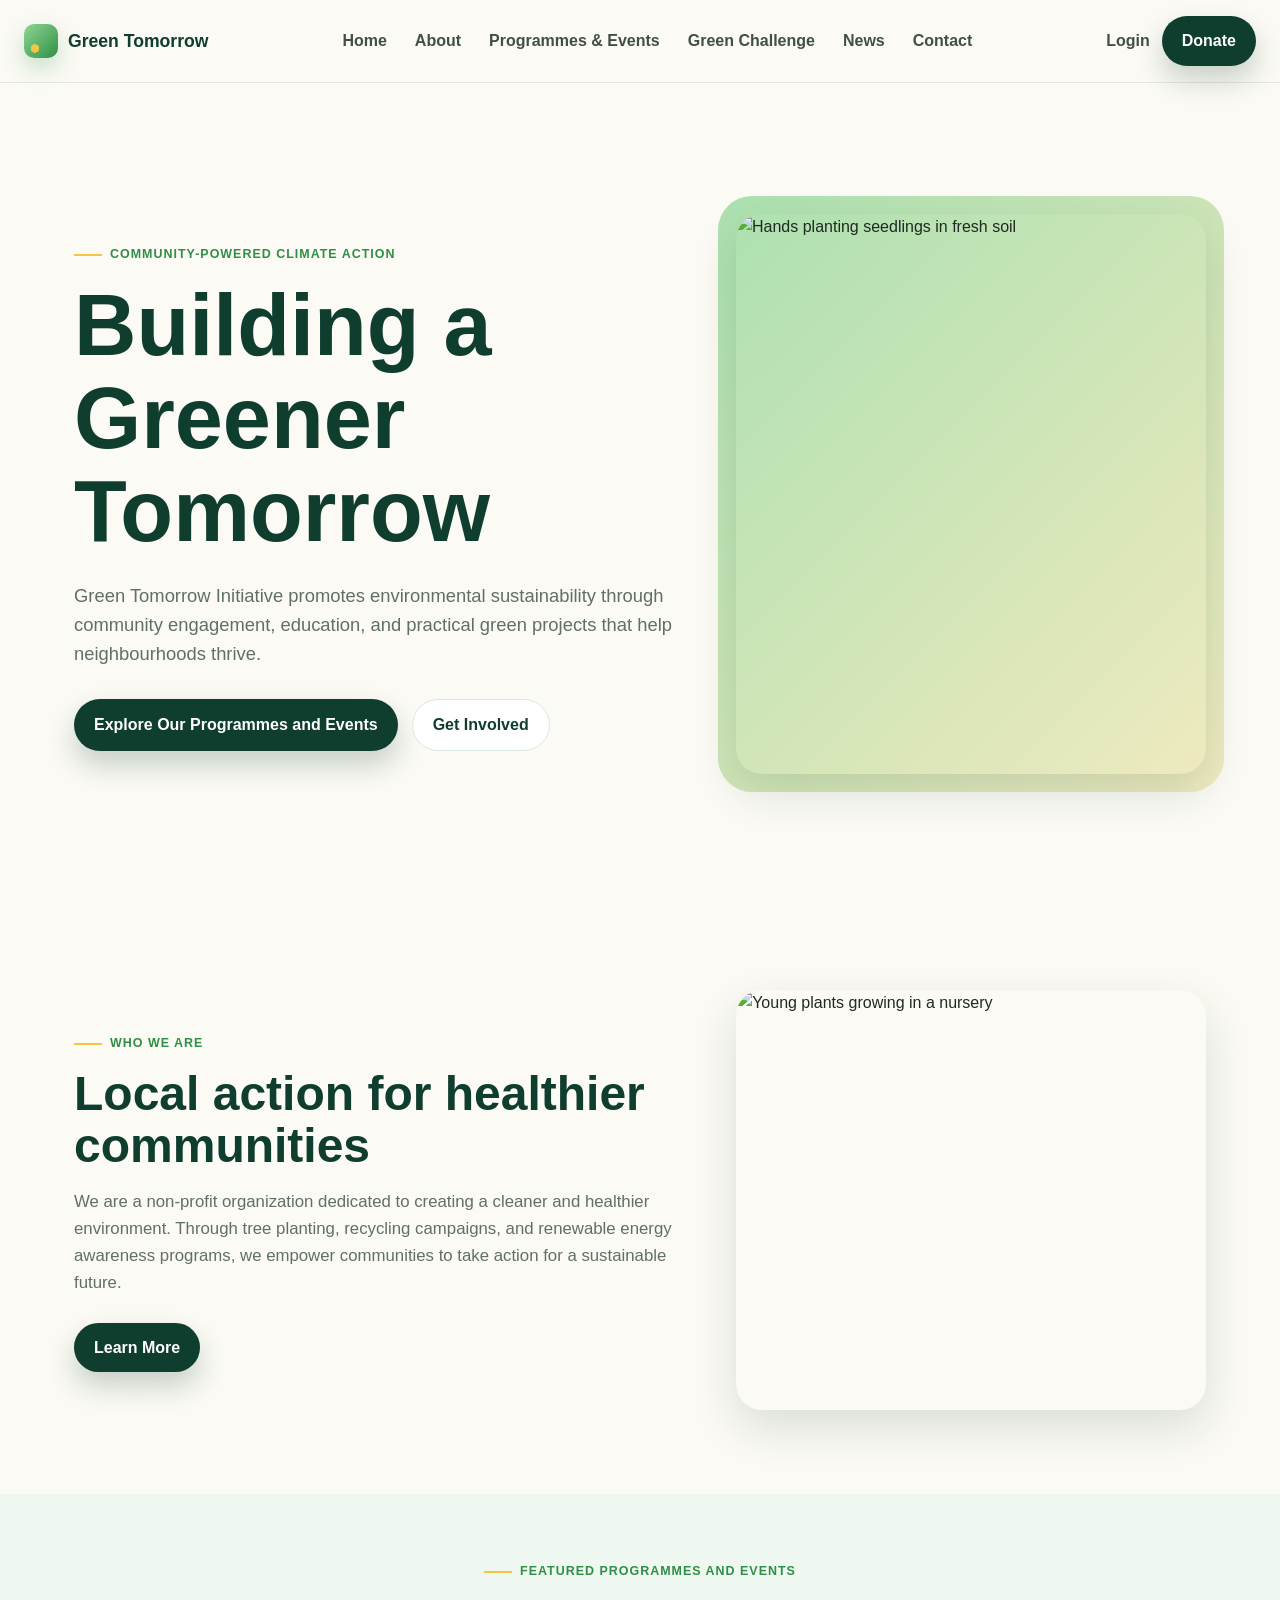
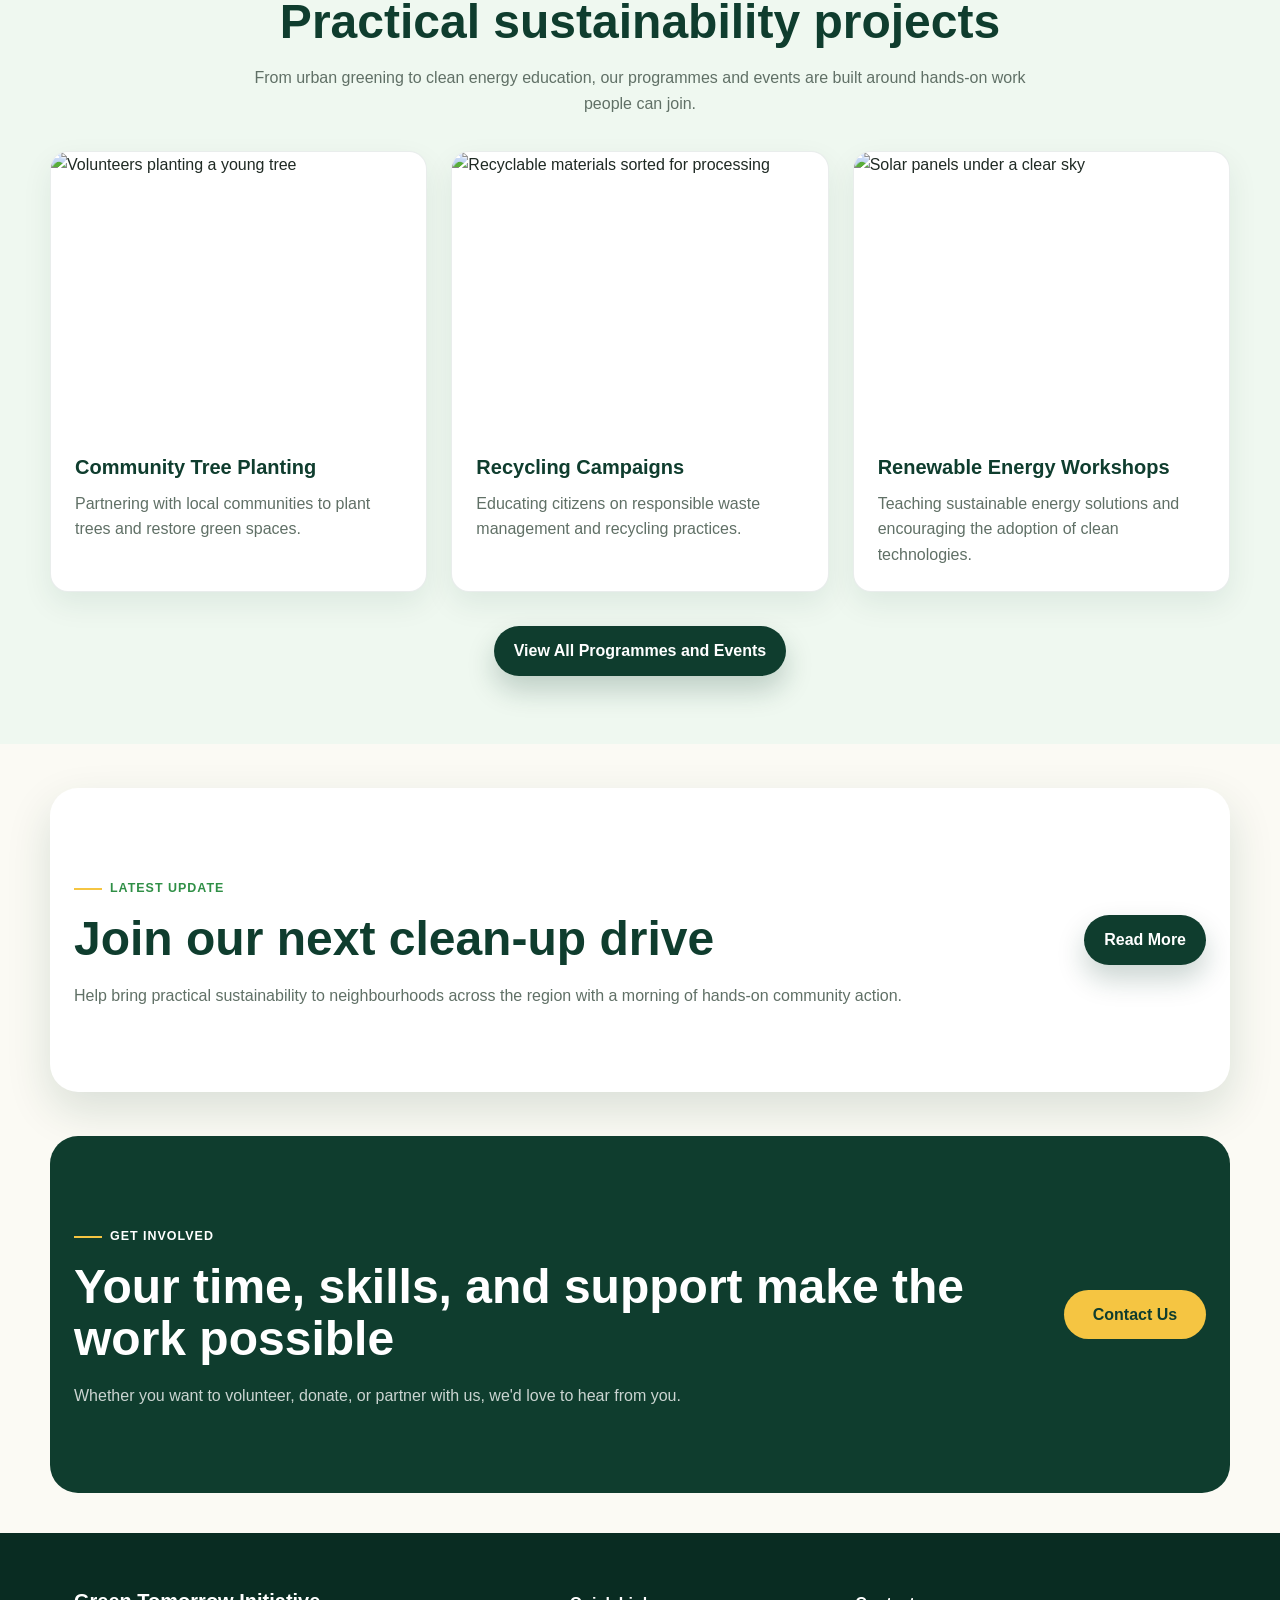
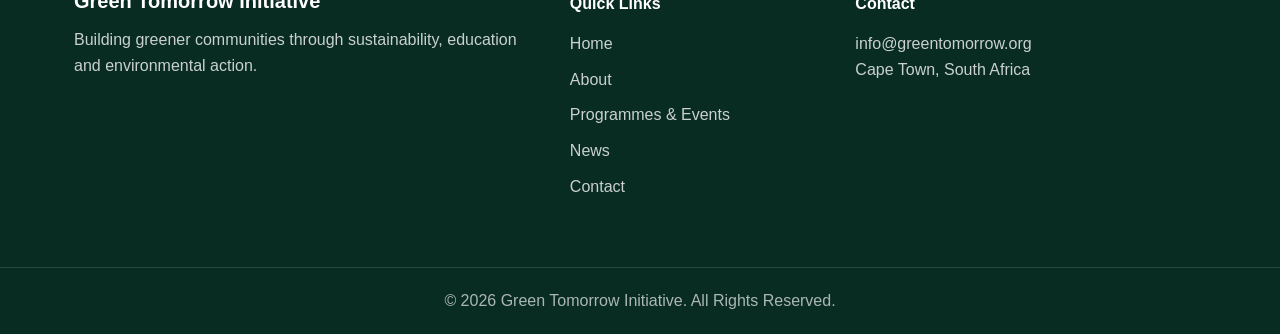
==== commit f5267dcb: "Merge pull request #11 from The-Lab-Rats-v2/main Enhance admin event management and site workflows" ====
--- a/index.html
+++ b/index.html
@@ -10,6 +10,7 @@
     <link rel="icon" type="image/svg+xml" href="assets/favicon.svg">
     <link rel="stylesheet" href="assets/css/style.css">
     <link rel="stylesheet" href="assets/css/responsive.css">
+    <link rel="stylesheet" href="assets/css/chatbot.css">
 
     <script defer src="assets/js/navigation.js"></script>
     <script type="module" src="assets/js/navbar-init.js"></script>
@@ -222,6 +223,7 @@
 
     </footer>
 
+    <script type="module" src="assets/js/chatbot.js"></script>
 </body>
 
 </html>
--- a/assets/css/style.css
+++ b/assets/css/style.css
@@ -1279,7 +1279,14 @@
     display: inline-flex;
     align-items: center;
     flex: 0 0 auto;
-    gap: 8px;
+    gap: 12px;
+}
+
+.nav-auth-divider {
+    width: 1px;
+    height: 24px;
+    margin: 0 2px;
+    background: var(--line);
 }
 
 .profile-link {
@@ -1348,6 +1355,10 @@
 }
 
 .admin-link {
+    display: inline-flex;
+    align-items: center;
+    min-height: 36px;
+    padding: 0 4px;
     color: var(--leaf);
     font-weight: 800;
 }
@@ -1373,13 +1384,6 @@
 .admin-notice { margin: 0 0 22px; padding: 13px 16px; border: 1px solid #a7d5af; border-radius: 12px; background: var(--mint); color: var(--forest); font-weight: 700; }.admin-notice.is-error { border-color: #f2b5b5; background: #fff1f1; color: #b91c1c; }.challenge-complete { color: var(--muted); font-size: .86rem; font-weight: 700; }
 @media (max-width: 700px) { .admin-header { padding-top: 48px; }.admin-panel-heading { flex-direction: column; }.admin-stat-grid, .event-overview, .event-admin-grid { grid-template-columns: 1fr; }.event-overview > div { border-right: 0; border-bottom: 1px solid var(--line); }.event-overview > div:last-child { border-bottom: 0; } }
 
-.event-participants {
-    min-height: 48px;
-    margin: 14px 0;
-    color: var(--muted);
-    font-size: .92rem;
-}
-
 .events-empty {
     grid-column: 1 / -1;
     padding: 24px;
--- a/assets/css/responsive.css
+++ b/assets/css/responsive.css
@@ -146,7 +146,7 @@
     }
 
     .navbar-auth {
-        gap: 6px;
+        gap: 8px;
     }
 
     .logout-link {
@@ -155,6 +155,11 @@
 
     .profile-link {
         padding: 4px;
+    }
+
+    .nav-auth-divider,
+    .admin-link {
+        display: none;
     }
 
     .donate-btn {
--- a/assets/css/chatbot.css
+++ b/assets/css/chatbot.css
@@ -0,0 +1 @@
+.sr-only{position:absolute;width:1px;height:1px;padding:0;margin:-1px;overflow:hidden;clip:rect(0,0,0,0);white-space:nowrap;border:0}.greenbot{position:fixed;z-index:1000;right:24px;bottom:24px;font-family:inherit}.greenbot-launcher{position:relative;width:58px;height:58px;border:0;border-radius:50%;display:grid;place-items:center;background:linear-gradient(145deg,var(--leaf,#2f7d4b),var(--forest,#0f3d2e));color:#fff;box-shadow:0 14px 32px rgba(15,61,46,.32);cursor:pointer;transition:transform .2s ease,box-shadow .2s ease}.greenbot-launcher:hover{transform:translateY(-3px);box-shadow:0 18px 38px rgba(15,61,46,.38)}.greenbot-launcher:focus-visible{outline:3px solid rgba(79,157,106,.45);outline-offset:4px}.greenbot-launcher svg{width:25px;height:25px;fill:none;stroke:currentColor;stroke-width:1.8;stroke-linecap:round;stroke-linejoin:round}.greenbot-notification{position:absolute;top:3px;right:4px;width:11px;height:11px;border:2px solid #fff;border-radius:50%;background:#aee8a1}.greenbot.is-open .greenbot-notification{display:none}.greenbot-panel{position:absolute;right:0;bottom:74px;width:min(390px,calc(100vw - 32px));height:540px;max-height:calc(100vh - 112px);display:flex;flex-direction:column;overflow:hidden;border:1px solid rgba(255,255,255,.72);border-radius:24px;background:rgba(251,254,251,.88);box-shadow:0 24px 70px rgba(15,61,46,.24);backdrop-filter:blur(20px);opacity:0;transform:translateY(16px) scale(.97);transform-origin:bottom right;pointer-events:none;transition:opacity .22s ease,transform .22s ease}.greenbot.is-open .greenbot-panel{opacity:1;transform:none;pointer-events:auto}.greenbot-header{display:flex;align-items:center;gap:10px;padding:16px 17px;background:linear-gradient(130deg,var(--forest,#0f3d2e),#246943);color:#fff}.greenbot-avatar{width:38px;height:38px;display:grid;place-items:center;border-radius:13px;background:rgba(255,255,255,.14)}.greenbot-avatar svg,.greenbot-form button svg{width:20px;height:20px;fill:none;stroke:currentColor;stroke-width:1.8;stroke-linecap:round;stroke-linejoin:round}.greenbot-title{flex:1}.greenbot-title strong,.greenbot-title small{display:block}.greenbot-title small{margin-top:3px;font-size:.72rem;opacity:.86}.greenbot-title small i{display:inline-block;width:6px;height:6px;margin-right:4px;border-radius:50%;background:#aee8a1}.greenbot-close{width:32px;height:32px;border:0;border-radius:9px;background:transparent;color:#fff;font-size:1.7rem;line-height:1;cursor:pointer}.greenbot-close:hover,.greenbot-close:focus-visible{background:rgba(255,255,255,.13);outline:0}.greenbot-messages{flex:1;overflow:auto;padding:18px;background:linear-gradient(180deg,rgba(240,248,241,.72),rgba(255,255,255,.72))}.greenbot-message{display:flex;flex-direction:column;align-items:flex-start;margin-bottom:14px}.greenbot-message p{max-width:86%;margin:0;padding:11px 13px;border:1px solid rgba(28,82,54,.08);border-radius:16px 16px 16px 4px;background:#fff;color:var(--ink,#193329);box-shadow:0 4px 14px rgba(15,61,46,.07);font-size:.9rem;line-height:1.5}.greenbot-message--user{align-items:flex-end}.greenbot-message--user p{border:0;border-radius:16px 16px 4px 16px;background:linear-gradient(135deg,var(--forest,#0f3d2e),#246943);color:#fff;box-shadow:none}.greenbot-actions{display:flex;flex-wrap:wrap;gap:7px;margin-top:8px}.greenbot-actions a,.greenbot-actions button{border:1px solid rgba(47,125,75,.35);border-radius:999px;padding:7px 10px;background:rgba(255,255,255,.82);color:var(--forest,#0f3d2e);font:700 .75rem inherit;text-decoration:none;cursor:pointer;transition:.15s ease}.greenbot-actions a:hover,.greenbot-actions button:hover{border-color:var(--leaf,#2f7d4b);background:var(--mint,#e7f5e9)}.greenbot-typing{display:flex;gap:5px;width:max-content;padding:12px 14px;border-radius:15px 15px 15px 4px;background:#fff;box-shadow:0 4px 14px rgba(15,61,46,.06)}.greenbot-typing i{width:6px;height:6px;border-radius:50%;background:var(--leaf,#2f7d4b);animation:greenbot-bounce .8s infinite alternate}.greenbot-typing i:nth-child(2){animation-delay:.16s}.greenbot-typing i:nth-child(3){animation-delay:.32s}@keyframes greenbot-bounce{to{transform:translateY(-4px);opacity:.4}}.greenbot-form{display:flex;gap:9px;padding:12px 14px;border-top:1px solid rgba(15,61,46,.09);background:rgba(255,255,255,.92)}.greenbot-form input{min-width:0;flex:1;border:1px solid rgba(15,61,46,.16);border-radius:13px;padding:11px 13px;background:#f9fcf9;color:var(--ink,#193329);font:inherit}.greenbot-form input:focus{outline:2px solid rgba(47,125,75,.4);border-color:var(--leaf,#2f7d4b)}.greenbot-form button{width:43px;border:0;border-radius:13px;display:grid;place-items:center;background:var(--leaf,#2f7d4b);color:#fff;cursor:pointer}.greenbot-form button:hover{background:var(--forest,#0f3d2e)}@media(max-width:520px){.greenbot{right:16px;bottom:16px}.greenbot-panel{bottom:70px;height:min(540px,calc(100vh - 100px));border-radius:21px}}
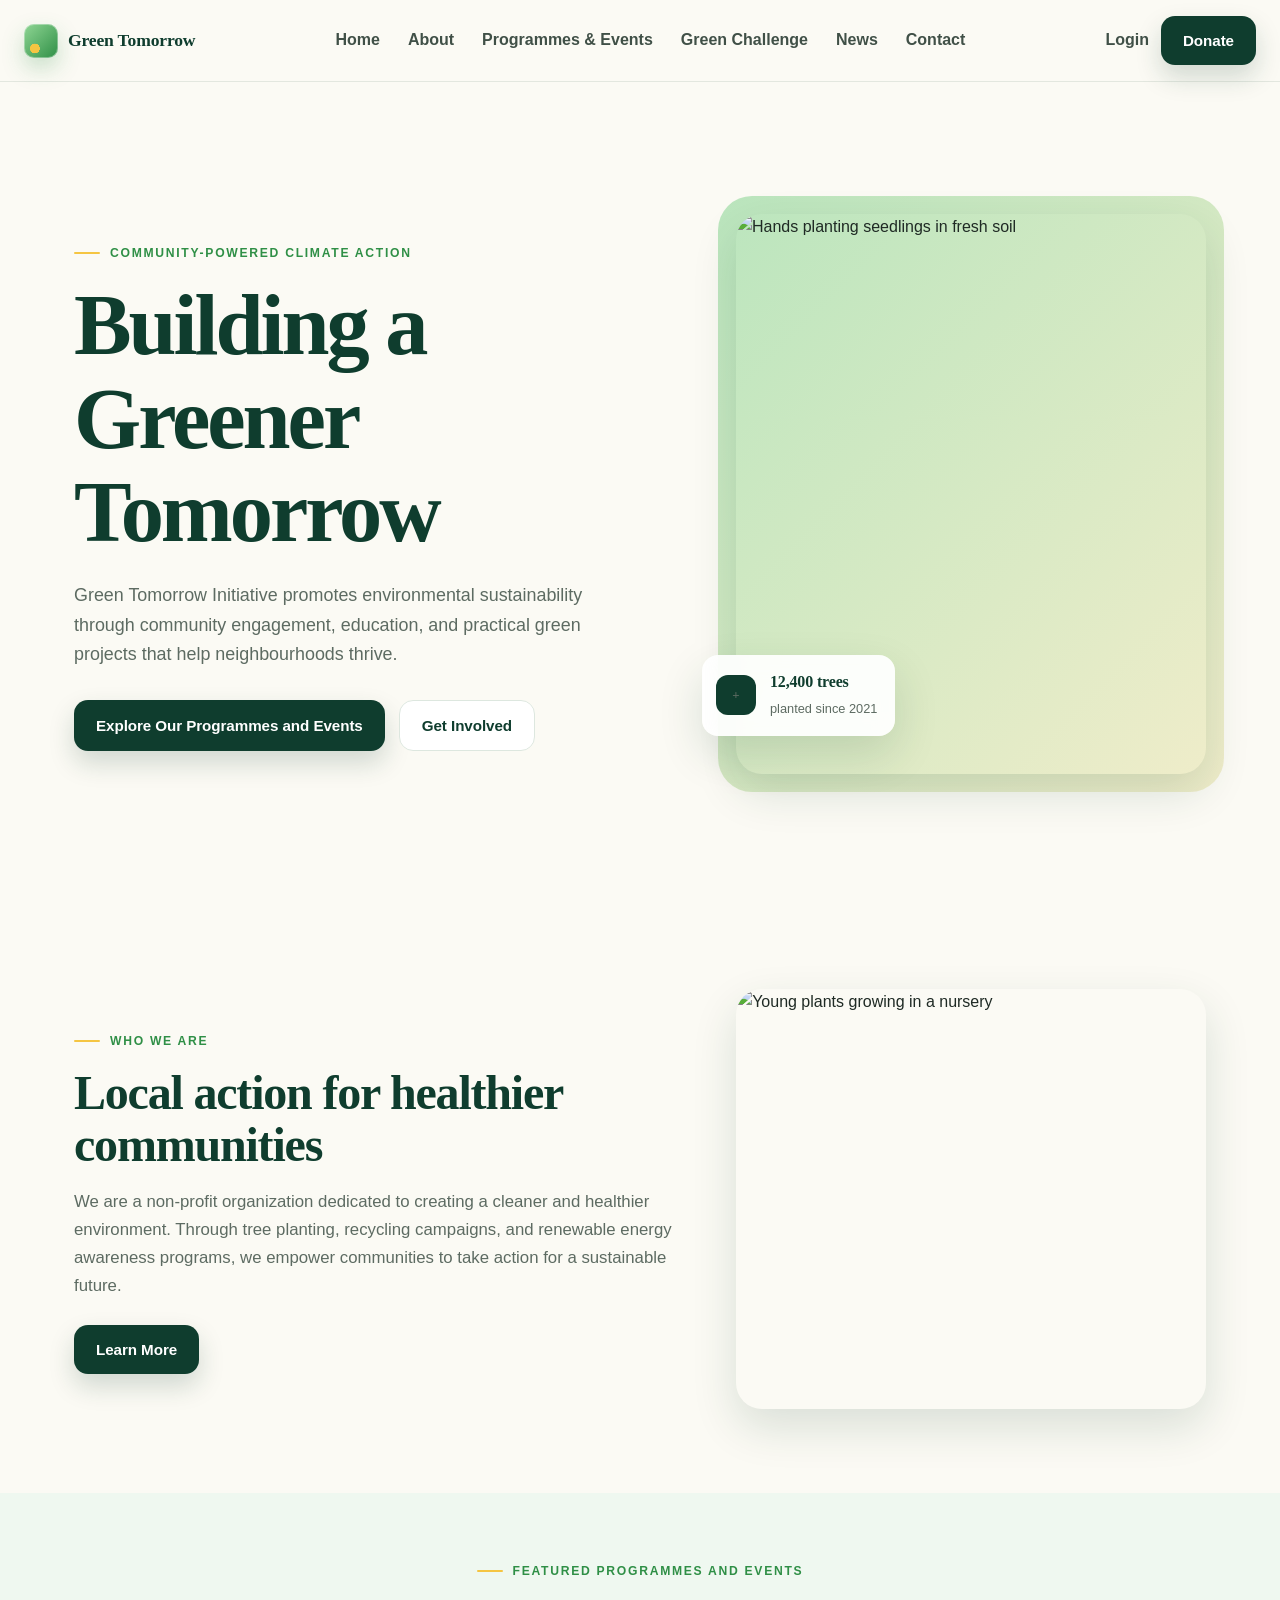
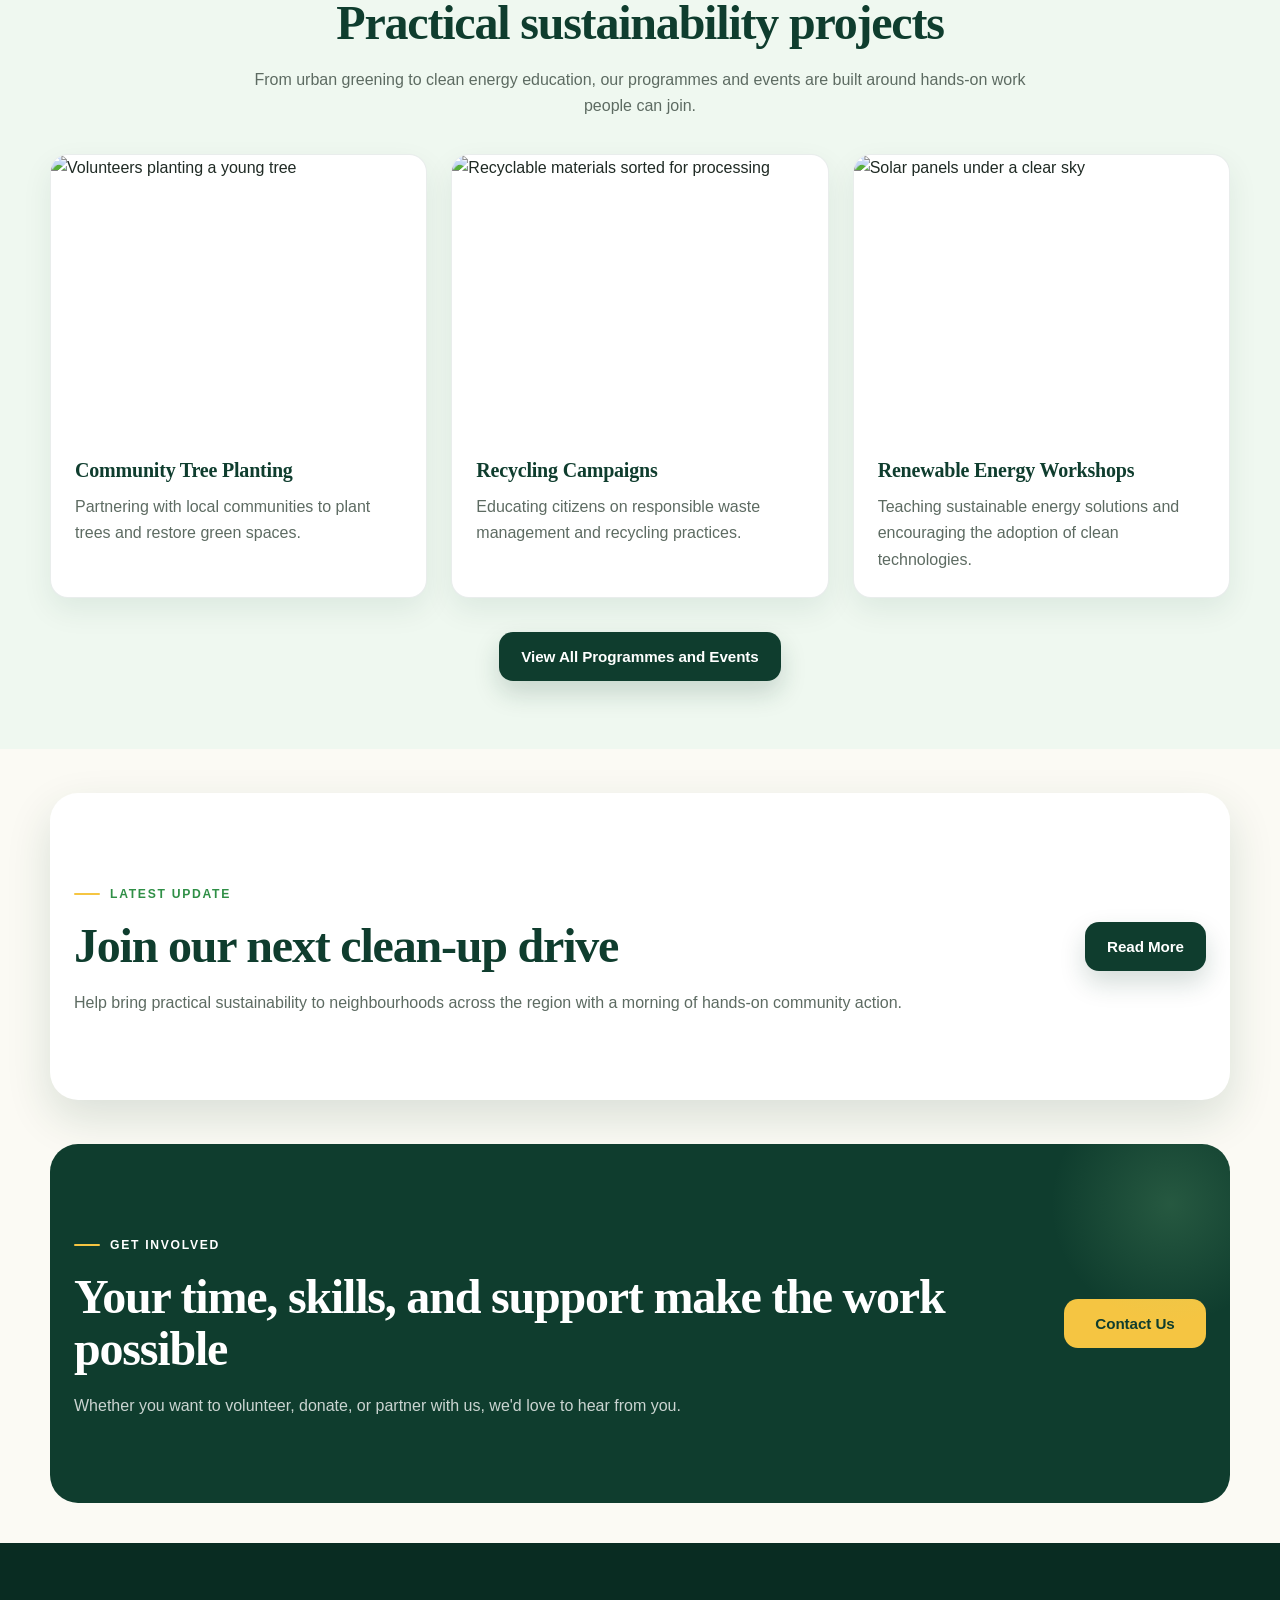
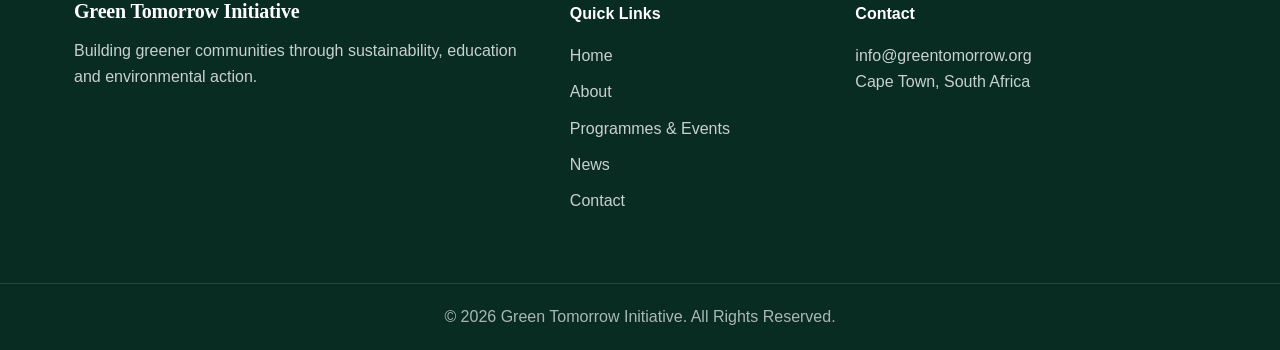
==== commit 8abb6494: "Refine typography and design system" ====
--- a/index.html
+++ b/index.html
@@ -67,6 +67,13 @@
             <div class="hero-media">
                 <img src="https://images.unsplash.com/photo-1466692476868-aef1dfb1e735?auto=format&fit=crop&w=900&q=80"
                     alt="Hands planting seedlings in fresh soil">
+                <div class="hero-badge">
+                    <span class="hero-badge-mark" aria-hidden="true">+</span>
+                    <div>
+                        <strong>12,400 trees</strong>
+                        <span>planted since 2021</span>
+                    </div>
+                </div>
             </div>
         </section>
 
--- a/assets/css/style.css
+++ b/assets/css/style.css
@@ -4,16 +4,25 @@
 
 :root {
     --forest: #0f3d2e;
+    --forest-deep: #082018;
     --leaf: #2f8f46;
     --leaf-light: #8fd694;
     --mint: #eff8f0;
     --cream: #fbfaf4;
     --gold: #f5c542;
+    --gold-deep: #d9a421;
     --ink: #1f2a24;
-    --muted: #607066;
-    --line: #dce9df;
+    --muted: #5d6b62;
+    --line: #dde7df;
+    --line-soft: #eef3ee;
+    --shadow-sm: 0 6px 18px rgba(15, 61, 46, .08);
     --shadow: 0 18px 45px rgba(15, 61, 46, .14);
-}
+    --shadow-lg: 0 30px 70px rgba(15, 61, 46, .18);
+    --serif: "Fraunces", "Georgia", "Times New Roman", serif;
+    --sans: "Inter", "Segoe UI", Arial, Helvetica, sans-serif;
+}
+
+@import url('https://fonts.googleapis.com/css2?family=Fraunces:opsz,wght@9..144,400;9..144,500;9..144,600;9..144,700&family=Inter:wght@400;500;600;700;800&display=swap');
 
 * {
     margin: 0;
@@ -26,10 +35,12 @@
 }
 
 body {
-    font-family: Inter, "Segoe UI", Arial, Helvetica, sans-serif;
-    line-height: 1.6;
+    font-family: var(--sans);
+    line-height: 1.65;
     background: var(--cream);
     color: var(--ink);
+    -webkit-font-smoothing: antialiased;
+    text-rendering: optimizeLegibility;
 }
 
 img {
@@ -75,8 +86,9 @@
     gap: 10px;
     color: var(--forest);
     font-size: 1.1rem;
-    font-weight: 800;
-    letter-spacing: 0;
+    font-weight: 700;
+    font-family: var(--serif);
+    letter-spacing: -0.01em;
     white-space: nowrap;
 }
 
@@ -85,9 +97,17 @@
     height: 34px;
     border-radius: 10px;
     background:
-        radial-gradient(circle at 32% 72%, var(--gold) 0 12%, transparent 13%),
+        radial-gradient(circle at 32% 72%, var(--gold) 0 14%, transparent 15%),
         linear-gradient(135deg, var(--leaf-light), var(--leaf));
     box-shadow: 0 10px 22px rgba(47, 143, 70, .25);
+    position: relative;
+}
+.logo-mark::after {
+    content: "";
+    position: absolute;
+    inset: 0;
+    border-radius: inherit;
+    border: 1px solid rgba(255, 255, 255, .35);
 }
 
 .nav-links {
@@ -125,19 +145,21 @@
     align-items: center;
     justify-content: center;
     min-height: 46px;
-    padding: 12px 20px;
-    border-radius: 999px;
+    padding: 12px 22px;
+    border-radius: 14px;
     background: var(--forest);
     color: #fff;
-    font-weight: 800;
-    box-shadow: 0 14px 28px rgba(15, 61, 46, .22);
-    transition: transform .2s ease, box-shadow .2s ease, background .2s ease;
+    font-weight: 700;
+    font-size: .95rem;
+    letter-spacing: -0.005em;
+    box-shadow: 0 12px 26px rgba(15, 61, 46, .18);
+    transition: transform .25s ease, box-shadow .25s ease, background .25s ease;
 }
 
 .donate-btn:hover,
 .btn:hover {
     background: #14533e;
-    box-shadow: 0 18px 34px rgba(15, 61, 46, .28);
+    box-shadow: 0 18px 34px rgba(15, 61, 46, .26);
     transform: translateY(-2px);
 }
 
@@ -161,6 +183,7 @@
 .btn-secondary:hover {
     background: var(--mint);
     color: var(--forest);
+    border-color: var(--leaf-light);
 }
 
 .hamburger {
@@ -209,29 +232,37 @@
     align-items: center;
     gap: 56px;
     min-height: calc(100vh - 77px);
+    position: relative;
 }
 
 .hero-content {
     max-width: 650px;
+    animation: fade-up .8s ease both;
+}
+
+@keyframes fade-up {
+    from { opacity: 0; transform: translateY(14px); }
+    to { opacity: 1; transform: none; }
 }
 
 .eyebrow {
     display: inline-flex;
     align-items: center;
-    gap: 8px;
-    margin-bottom: 14px;
+    gap: 10px;
+    margin-bottom: 16px;
     color: var(--leaf);
-    font-size: .78rem;
-    font-weight: 900;
-    letter-spacing: .08em;
+    font-size: .76rem;
+    font-weight: 700;
+    letter-spacing: .14em;
     text-transform: uppercase;
 }
 
 .eyebrow::before {
     content: "";
-    width: 28px;
+    width: 26px;
     height: 2px;
     background: var(--gold);
+    border-radius: 2px;
 }
 
 h1,
@@ -239,23 +270,31 @@
 h3 {
     color: var(--forest);
     line-height: 1.08;
-    letter-spacing: 0;
+    letter-spacing: -0.02em;
+    font-family: var(--serif);
+    font-weight: 600;
 }
 
 h1 {
     max-width: 720px;
     margin-bottom: 22px;
     font-size: 5.4rem;
+    font-weight: 600;
+    letter-spacing: -0.035em;
 }
 
 h2 {
     margin-bottom: 18px;
     font-size: 3rem;
+    font-weight: 600;
+    letter-spacing: -0.025em;
 }
 
 h3 {
     margin-bottom: 12px;
     font-size: 1.25rem;
+    font-weight: 600;
+    letter-spacing: -0.01em;
 }
 
 .hero p,
@@ -268,9 +307,10 @@
 }
 
 .hero p {
-    max-width: 600px;
+    max-width: 560px;
     margin-bottom: 30px;
-    font-size: 1.15rem;
+    font-size: 1.12rem;
+    color: var(--muted);
 }
 
 .hero-actions {
@@ -281,6 +321,7 @@
 
 .hero-media {
     position: relative;
+    animation: fade-up 1s ease .1s both;
 }
 
 .hero-media::before {
@@ -290,7 +331,7 @@
     z-index: -1;
     border-radius: 34px;
     background:
-        linear-gradient(135deg, rgba(143, 214, 148, .7), rgba(245, 197, 66, .28)),
+        linear-gradient(135deg, rgba(143, 214, 148, .55), rgba(245, 197, 66, .22)),
         var(--mint);
 }
 
@@ -301,6 +342,45 @@
     object-fit: cover;
     border-radius: 26px;
     box-shadow: var(--shadow);
+}
+
+.hero-badge {
+    position: absolute;
+    left: -34px;
+    bottom: 38px;
+    display: flex;
+    align-items: center;
+    gap: 14px;
+    padding: 14px 18px 14px 14px;
+    border-radius: 16px;
+    background: rgba(255, 255, 255, .92);
+    backdrop-filter: blur(10px);
+    box-shadow: var(--shadow);
+    animation: fade-up 1s ease .35s both;
+}
+.hero-badge-mark {
+    display: grid;
+    place-items: center;
+    width: 40px;
+    height: 40px;
+    border-radius: 12px;
+    background: var(--forest);
+    color: var(--gold);
+    font-family: var(--serif);
+    font-size: 1.2rem;
+    font-weight: 700;
+}
+.hero-badge strong {
+    display: block;
+    color: var(--forest);
+    font-size: 1rem;
+    font-family: var(--serif);
+    font-weight: 600;
+    letter-spacing: -0.01em;
+}
+.hero-badge span {
+    color: var(--muted);
+    font-size: .8rem;
 }
 
 .about-preview {
@@ -711,18 +791,23 @@
     border-radius: 18px;
     background: #fff;
     box-shadow: 0 12px 30px rgba(15, 61, 46, .08);
-    transition: transform .2s ease, box-shadow .2s ease;
+    transition: transform .3s ease, box-shadow .3s ease;
 }
 
 .project-card:hover {
     transform: translateY(-6px);
-    box-shadow: 0 20px 44px rgba(15, 61, 46, .14);
+    box-shadow: 0 24px 48px rgba(15, 61, 46, .16);
 }
 
 .project-card img {
     width: 100%;
     aspect-ratio: 4 / 3;
     object-fit: cover;
+    transition: transform .6s ease;
+}
+
+.project-card:hover img {
+    transform: scale(1.05);
 }
 
 .project-card-body {
@@ -809,11 +894,27 @@
     margin-bottom: 40px;
     background: var(--forest);
     color: #fff;
+    position: relative;
+    overflow: hidden;
+}
+.contact-preview::before {
+    content: "";
+    position: absolute;
+    right: -60px;
+    top: -60px;
+    width: 240px;
+    height: 240px;
+    border-radius: 50%;
+    background: radial-gradient(circle, rgba(143, 214, 148, .18), transparent 70%);
+    pointer-events: none;
 }
 
 .contact-preview h2,
 .contact-preview .eyebrow {
     color: #fff;
+}
+.contact-preview h2 {
+    font-family: var(--serif);
 }
 
 .contact-preview p {
@@ -827,6 +928,9 @@
     background: var(--gold);
     color: var(--forest);
     box-shadow: none;
+}
+.contact-preview .btn:hover {
+    background: var(--gold-deep);
 }
 
 .news-page {
